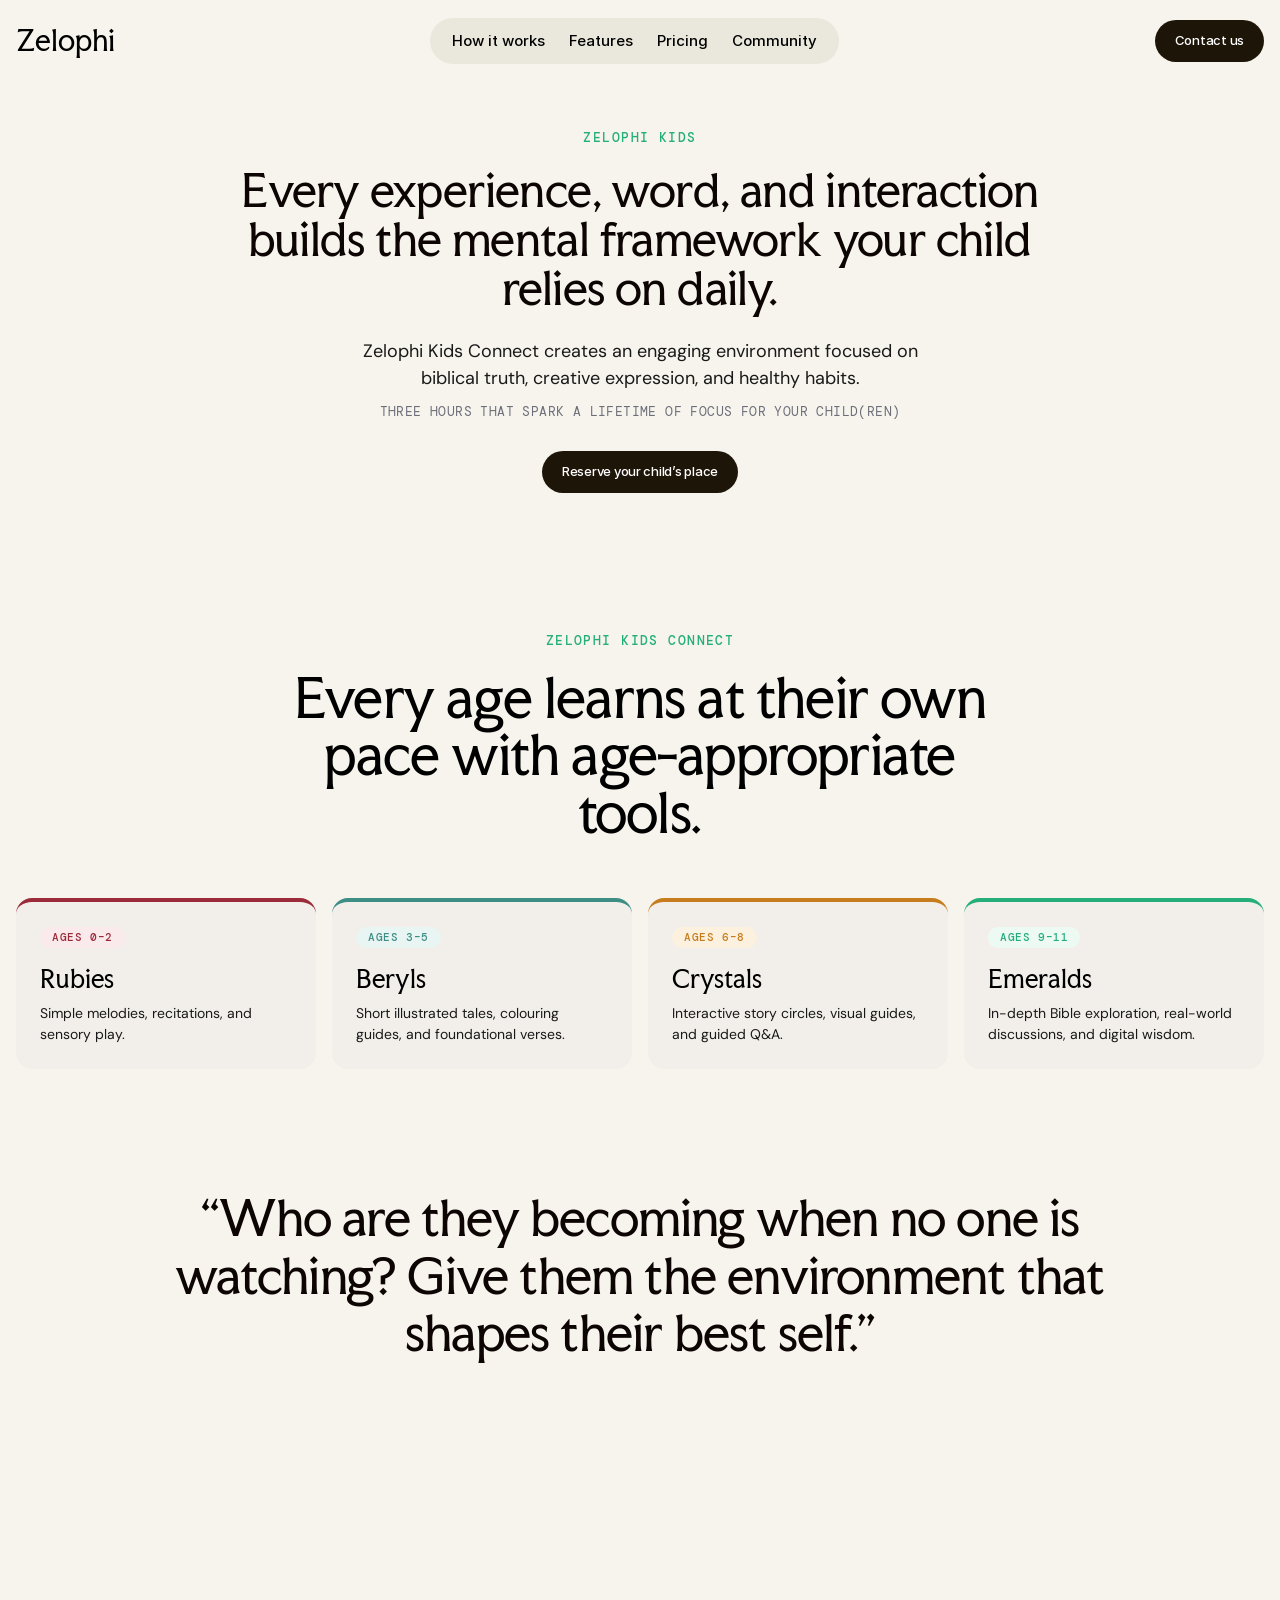
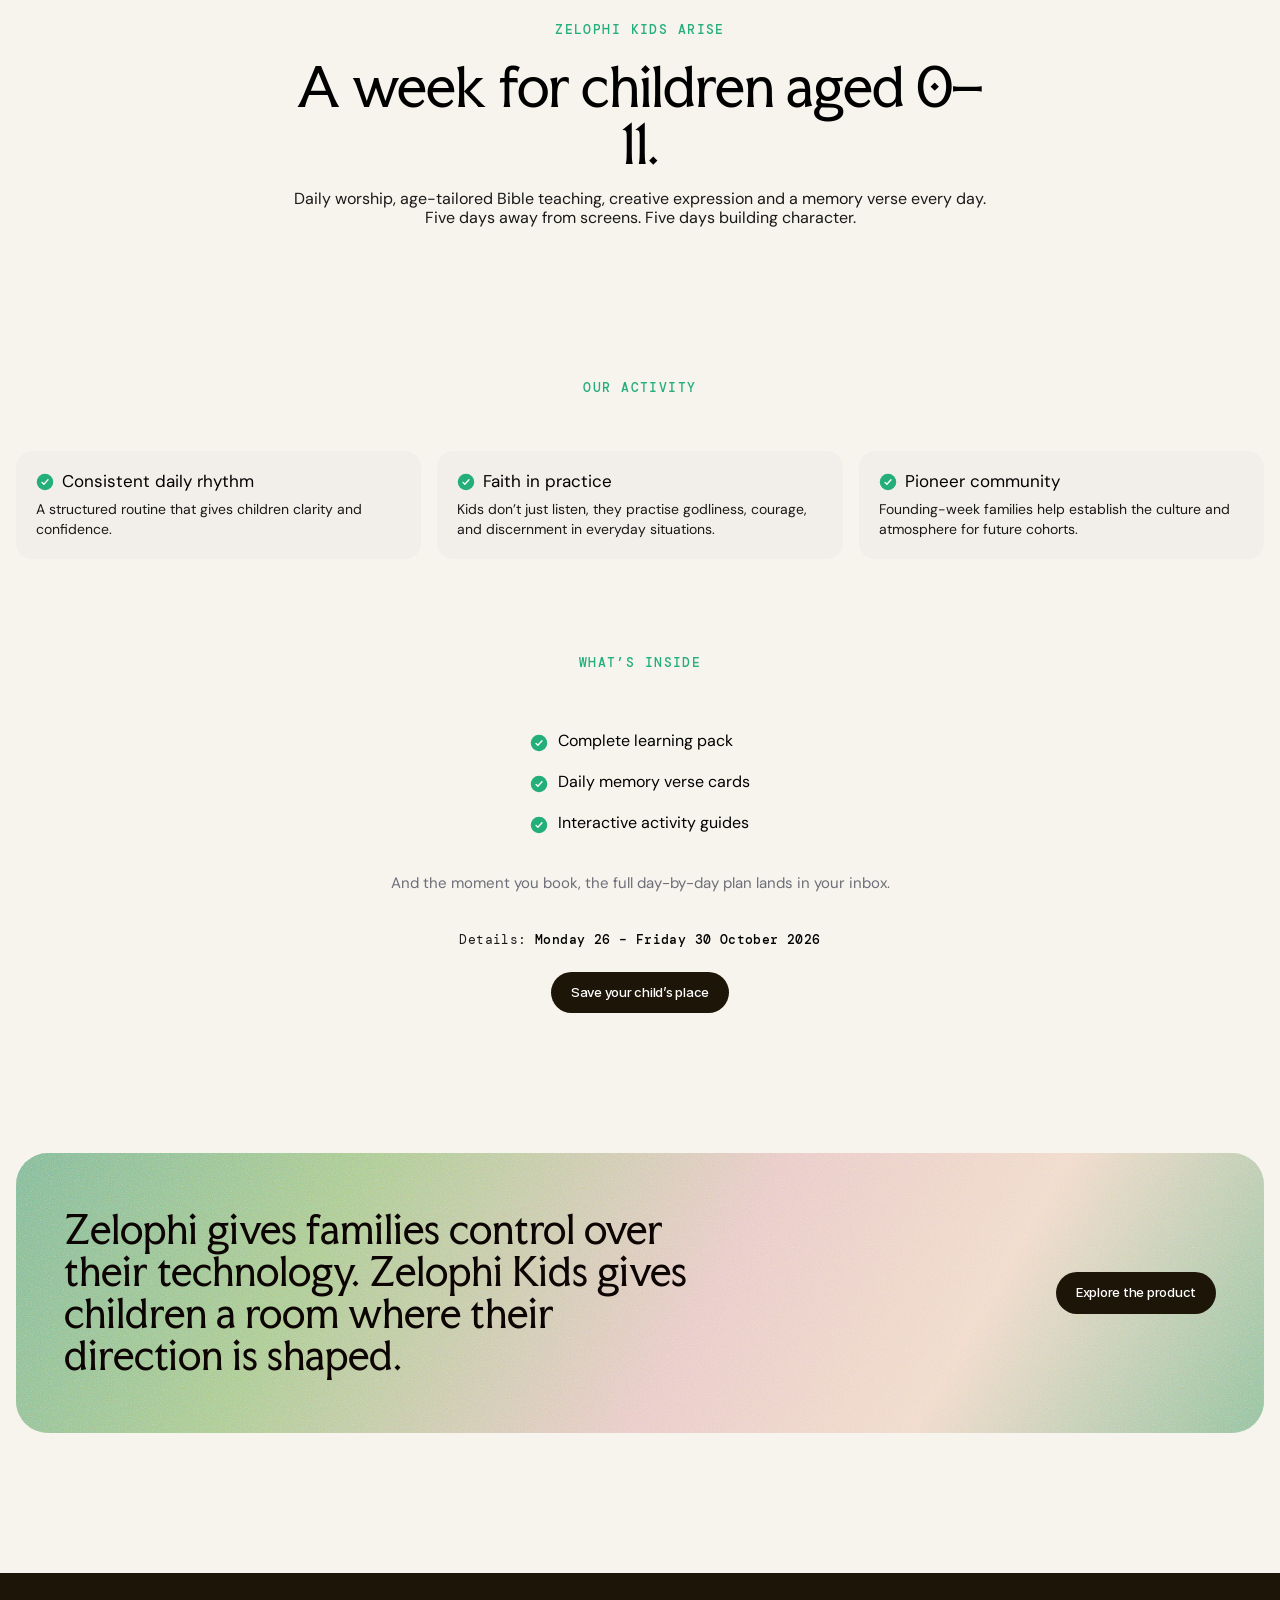
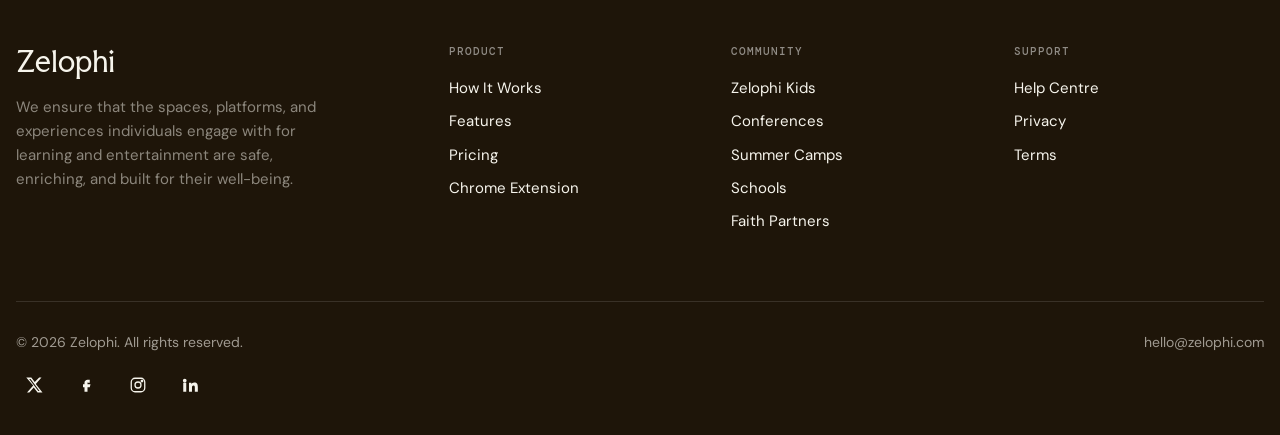
==== community.html @ f75b4f95 "Add Community page (Zelophi Kids Connect / Zelophi Kids Arise) New /community route built from suppl" ====
<!doctype html>
<html lang="en">
<head>
<meta charset="utf-8">
<meta name="viewport" content="width=device-width, initial-scale=1">
<title>Zelophi — Community</title>
<meta name="description" content="Zelophi Kids Connect and Zelophi Kids Arise — faith-centred community programs for children.">
<link rel="icon" href="assets/images/Ye9JziiYfLJmm2CBOEYzfCApOD0.png">
<link rel="stylesheet" href="css/fonts.css">
<link rel="stylesheet" href="css/styles.css">
</head>
<body>

<header class="site-header">
  <div class="site-header__inner">
    <a href="index.html" class="logo">Zelophi</a>
    <nav class="nav-pill">
      <a href="index.html#how-it-works">How it works</a>
      <a href="index.html#FEATURES">Features</a>
      <a href="index.html#Pricing">Pricing</a>
      <a href="community.html">Community</a>
    </nav>
    <a href="contact.html" class="btn btn--dark header-cta">Contact us</a>
    <button class="hamburger" aria-label="Open menu" aria-expanded="false">
      <svg viewBox="0 0 24 24" fill="none" stroke="currentColor" stroke-width="2" stroke-linecap="round"><line x1="3" y1="7" x2="21" y2="7"/><line x1="3" y1="12" x2="21" y2="12"/><line x1="3" y1="17" x2="21" y2="17"/></svg>
    </button>
  </div>
  <nav class="mobile-nav container">
    <a href="index.html#how-it-works">How it works</a>
    <a href="index.html#FEATURES">Features</a>
    <a href="index.html#Pricing">Pricing</a>
    <a href="community.html">Community</a>
    <a href="contact.html" class="btn btn--green btn--block">Contact us&#8599;</a>
  </nav>
</header>

<main>

  <!-- HERO: Zelophi Kids Connect intro -->
  <section class="community-hero reveal">
    <span class="eyebrow">Zelophi Kids</span>
    <h1>Every experience, word, and interaction builds the mental framework your child relies on daily.</h1>
    <p class="community-hero__lede">Zelophi Kids Connect creates an engaging environment focused on biblical truth, creative expression, and healthy habits.</p>
    <p class="community-hero__sub">THREE HOURS THAT SPARK A LIFETIME OF FOCUS FOR YOUR CHILD(REN)</p>
    <a href="contact.html" class="btn btn--dark">Reserve your child&rsquo;s place</a>
  </section>

  <!-- AGE GROUPS -->
  <section class="program-section" id="kids-connect">
    <div class="section-head reveal">
      <span class="eyebrow">Zelophi Kids Connect</span>
      <h2>Every age learns at their own pace with age-appropriate tools.</h2>
    </div>
    <div class="age-grid reveal">
      <div class="age-card age-card--ruby">
        <span class="age-card__age">Ages 0–2</span>
        <h3>Rubies</h3>
        <p>Simple melodies, recitations, and sensory play.</p>
      </div>
      <div class="age-card age-card--beryl">
        <span class="age-card__age">Ages 3–5</span>
        <h3>Beryls</h3>
        <p>Short illustrated tales, colouring guides, and foundational verses.</p>
      </div>
      <div class="age-card age-card--amber">
        <span class="age-card__age">Ages 6–8</span>
        <h3>Crystals</h3>
        <p>Interactive story circles, visual guides, and guided Q&amp;A.</p>
      </div>
      <div class="age-card age-card--emerald">
        <span class="age-card__age">Ages 9–11</span>
        <h3>Emeralds</h3>
        <p>In-depth Bible exploration, real-world discussions, and digital wisdom.</p>
      </div>
    </div>
  </section>

  <!-- QUOTE -->
  <section class="quote reveal">
    <p>&ldquo;Who are they becoming when no one is watching? Give them the environment that shapes their best self.&rdquo;</p>
  </section>

  <!-- ZELOPHI KIDS ARISE INTRO -->
  <section class="program-section" id="kids-arise">
    <div class="section-head reveal">
      <span class="eyebrow">Zelophi Kids Arise</span>
      <h2>A week for children aged 0–11.</h2>
      <p>Daily worship, age-tailored Bible teaching, creative expression and a memory verse every day. Five days away from screens. Five days building character.</p>
    </div>
  </section>

  <!-- OUR ACTIVITY -->
  <section class="program-section program-section--tight">
    <div class="section-head reveal">
      <span class="eyebrow">Our Activity</span>
    </div>
    <div class="activity-row reveal">
      <div class="feature-mini">
        <div class="feature-mini__title">
          <svg viewBox="0 0 24 24" fill="none"><circle cx="12" cy="12" r="11" fill="#24AE79"/><path d="M8 12.5l2.5 2.5L16 9" stroke="#fff" stroke-width="1.8" stroke-linecap="round" stroke-linejoin="round"/></svg>
          Consistent daily rhythm
        </div>
        <p>A structured routine that gives children clarity and confidence.</p>
      </div>
      <div class="feature-mini">
        <div class="feature-mini__title">
          <svg viewBox="0 0 24 24" fill="none"><circle cx="12" cy="12" r="11" fill="#24AE79"/><path d="M8 12.5l2.5 2.5L16 9" stroke="#fff" stroke-width="1.8" stroke-linecap="round" stroke-linejoin="round"/></svg>
          Faith in practice
        </div>
        <p>Kids don&rsquo;t just listen, they practise godliness, courage, and discernment in everyday situations.</p>
      </div>
      <div class="feature-mini">
        <div class="feature-mini__title">
          <svg viewBox="0 0 24 24" fill="none"><circle cx="12" cy="12" r="11" fill="#24AE79"/><path d="M8 12.5l2.5 2.5L16 9" stroke="#fff" stroke-width="1.8" stroke-linecap="round" stroke-linejoin="round"/></svg>
          Pioneer community
        </div>
        <p>Founding-week families help establish the culture and atmosphere for future cohorts.</p>
      </div>
    </div>
  </section>

  <!-- WHAT'S INSIDE -->
  <section class="program-section program-section--tight">
    <div class="inclusion-panel reveal">
      <span class="eyebrow">What&rsquo;s Inside</span>
      <ul class="inclusion-list">
        <li><svg width="18" height="18" viewBox="0 0 24 24" fill="none"><circle cx="12" cy="12" r="11" fill="#24AE79"/><path d="M8 12.5l2.5 2.5L16 9" stroke="#fff" stroke-width="1.8" stroke-linecap="round" stroke-linejoin="round"/></svg> Complete learning pack</li>
        <li><svg width="18" height="18" viewBox="0 0 24 24" fill="none"><circle cx="12" cy="12" r="11" fill="#24AE79"/><path d="M8 12.5l2.5 2.5L16 9" stroke="#fff" stroke-width="1.8" stroke-linecap="round" stroke-linejoin="round"/></svg> Daily memory verse cards</li>
        <li><svg width="18" height="18" viewBox="0 0 24 24" fill="none"><circle cx="12" cy="12" r="11" fill="#24AE79"/><path d="M8 12.5l2.5 2.5L16 9" stroke="#fff" stroke-width="1.8" stroke-linecap="round" stroke-linejoin="round"/></svg> Interactive activity guides</li>
      </ul>
      <p class="inclusion-note">And the moment you book, the full day-by-day plan lands in your inbox.</p>
      <p class="program-details">Details: <strong>Monday 26 &ndash; Friday 30 October 2026</strong></p>
      <a href="contact.html" class="btn btn--dark">Save your child&rsquo;s place</a>
    </div>
  </section>

  <!-- FINAL CTA -->
  <div class="cta-band reveal">
    <div class="cta-band__inner">
      <h2 class="cta-band__wide">Zelophi gives families control over their technology. Zelophi Kids gives children a room where their direction is shaped.</h2>
      <a href="index.html" class="btn btn--dark">Explore the product</a>
    </div>
  </div>

</main>

<footer class="site-footer">
  <div class="footer-top">
    <div class="footer-brand">
      <div class="logo">Zelophi</div>
      <p>We ensure that the spaces, platforms, and experiences individuals engage with for learning and entertainment are safe, enriching, and built for their well-being.</p>
    </div>
    <div class="footer-col">
      <h4>Product</h4>
      <ul>
        <li><a href="index.html#how-it-works">How It Works</a></li>
        <li><a href="index.html#FEATURES">Features</a></li>
        <li><a href="index.html#Pricing">Pricing</a></li>
        <li><a href="#">Chrome Extension</a></li>
      </ul>
    </div>
    <div class="footer-col">
      <h4>Community</h4>
      <ul>
        <li><a href="community.html">Zelophi Kids</a></li>
        <li><a href="#">Conferences</a></li>
        <li><a href="#">Summer Camps</a></li>
        <li><a href="#">Schools</a></li>
        <li><a href="#">Faith Partners</a></li>
      </ul>
    </div>
    <div class="footer-col">
      <h4>Support</h4>
      <ul>
        <li><a href="#">Help Centre</a></li>
        <li><a href="#">Privacy</a></li>
        <li><a href="#">Terms</a></li>
      </ul>
    </div>
  </div>
  <div class="footer-bottom">
    <p>&copy; 2026 Zelophi. All rights reserved.</p>
    <p><a href="mailto:hello@zelophi.com">hello@zelophi.com</a></p>
    <div class="footer-social">
      <a href="#" aria-label="X"><svg width="18" height="18" viewBox="0 0 24 24" fill="currentColor"><path d="M18.9 2H22l-7.6 8.7L23.3 22H16.8l-5.1-6.7L5.8 22H2.7l8.2-9.3L1.7 2h6.7l4.6 6.1L18.9 2Zm-1.2 18h1.7L7.4 3.9H5.6L17.7 20Z"/></svg></a>
      <a href="#" aria-label="Facebook"><svg width="18" height="18" viewBox="0 0 24 24" fill="currentColor"><path d="M14 9h3V5h-3c-2.2 0-4 1.8-4 4v2H8v4h2v6h4v-6h3l1-4h-4V9c0-.6.4-1 1-1Z"/></svg></a>
      <a href="#" aria-label="Instagram"><svg width="18" height="18" viewBox="0 0 24 24" fill="none" stroke="currentColor" stroke-width="1.7"><rect x="3" y="3" width="18" height="18" rx="5"/><circle cx="12" cy="12" r="4"/><circle cx="17.3" cy="6.7" r="1"/></svg></a>
      <a href="#" aria-label="LinkedIn"><svg width="18" height="18" viewBox="0 0 24 24" fill="currentColor"><path d="M4.98 3.5a2.5 2.5 0 1 1 0 5 2.5 2.5 0 0 1 0-5ZM3 9h4v12H3V9Zm7 0h3.8v1.7h.05c.53-1 1.84-2.05 3.8-2.05 4.06 0 4.8 2.67 4.8 6.14V21h-4v-5.3c0-1.26-.02-2.9-1.77-2.9-1.77 0-2.04 1.38-2.04 2.8V21h-4V9Z"/></svg></a>
    </div>
  </div>
</footer>

<script src="js/main.js"></script>
</body>
</html>
---- css/fonts.css ----
@font-face {
  font-family: "DM Sans";
  font-style: italic;
  font-weight: 400;
  font-display: swap;
  src: url("../assets/fonts/DMSans-400Italic.woff2") format("woff2");
  unicode-range: U+0100-02BA, U+02BD-02C5, U+02C7-02CC, U+02CE-02D7, U+02DD-02FF, U+0304, U+0308, U+0329, U+1D00-1DBF, U+1E00-1E9F, U+1EF2-1EFF, U+2020, U+20A0-20AB, U+20AD-20C0, U+2113, U+2C60-2C7F, U+A720-A7FF;
}

@font-face {
  font-family: "DM Sans";
  font-style: italic;
  font-weight: 400;
  font-display: swap;
  src: url("../assets/fonts/DMSans-400Italic-2.woff2") format("woff2");
  unicode-range: U+0000-00FF, U+0131, U+0152-0153, U+02BB-02BC, U+02C6, U+02DA, U+02DC, U+0304, U+0308, U+0329, U+2000-206F, U+20AC, U+2122, U+2191, U+2193, U+2212, U+2215, U+FEFF, U+FFFD;
}

@font-face {
  font-family: "DM Sans";
  font-style: normal;
  font-weight: 600;
  font-display: swap;
  src: url("../assets/fonts/DMSans-600.woff2") format("woff2");
  unicode-range: U+0100-02BA, U+02BD-02C5, U+02C7-02CC, U+02CE-02D7, U+02DD-02FF, U+0304, U+0308, U+0329, U+1D00-1DBF, U+1E00-1E9F, U+1EF2-1EFF, U+2020, U+20A0-20AB, U+20AD-20C0, U+2113, U+2C60-2C7F, U+A720-A7FF;
}

@font-face {
  font-family: "DM Sans";
  font-style: normal;
  font-weight: 600;
  font-display: swap;
  src: url("../assets/fonts/DMSans-600-2.woff2") format("woff2");
  unicode-range: U+0000-00FF, U+0131, U+0152-0153, U+02BB-02BC, U+02C6, U+02DA, U+02DC, U+0304, U+0308, U+0329, U+2000-206F, U+20AC, U+2122, U+2191, U+2193, U+2212, U+2215, U+FEFF, U+FFFD;
}

@font-face {
  font-family: "Faculty Glyphic";
  font-style: normal;
  font-weight: 400;
  font-display: swap;
  src: url("../assets/fonts/FacultyGlyphic-400.woff2") format("woff2");
  unicode-range: U+0100-02BA, U+02BD-02C5, U+02C7-02CC, U+02CE-02D7, U+02DD-02FF, U+0304, U+0308, U+0329, U+1D00-1DBF, U+1E00-1E9F, U+1EF2-1EFF, U+2020, U+20A0-20AB, U+20AD-20C0, U+2113, U+2C60-2C7F, U+A720-A7FF;
}

@font-face {
  font-family: "Faculty Glyphic";
  font-style: normal;
  font-weight: 400;
  font-display: swap;
  src: url("../assets/fonts/FacultyGlyphic-400-2.woff2") format("woff2");
  unicode-range: U+0000-00FF, U+0131, U+0152-0153, U+02BB-02BC, U+02C6, U+02DA, U+02DC, U+0304, U+0308, U+0329, U+2000-206F, U+20AC, U+2122, U+2191, U+2193, U+2212, U+2215, U+FEFF, U+FFFD;
}

@font-face {
  font-family: "DM Mono";
  font-style: normal;
  font-weight: 400;
  font-display: swap;
  src: url("../assets/fonts/DMMono-400.woff2") format("woff2");
  unicode-range: U+0100-02BA, U+02BD-02C5, U+02C7-02CC, U+02CE-02D7, U+02DD-02FF, U+0304, U+0308, U+0329, U+1D00-1DBF, U+1E00-1E9F, U+1EF2-1EFF, U+2020, U+20A0-20AB, U+20AD-20C0, U+2113, U+2C60-2C7F, U+A720-A7FF;
}

@font-face {
  font-family: "DM Mono";
  font-style: normal;
  font-weight: 400;
  font-display: swap;
  src: url("../assets/fonts/DMMono-400-2.woff2") format("woff2");
  unicode-range: U+0000-00FF, U+0131, U+0152-0153, U+02BB-02BC, U+02C6, U+02DA, U+02DC, U+0304, U+0308, U+0329, U+2000-206F, U+20AC, U+2122, U+2191, U+2193, U+2212, U+2215, U+FEFF, U+FFFD;
}

@font-face {
  font-family: "DM Mono";
  font-style: normal;
  font-weight: 500;
  font-display: swap;
  src: url("../assets/fonts/DMMono-500.woff2") format("woff2");
  unicode-range: U+0100-02BA, U+02BD-02C5, U+02C7-02CC, U+02CE-02D7, U+02DD-02FF, U+0304, U+0308, U+0329, U+1D00-1DBF, U+1E00-1E9F, U+1EF2-1EFF, U+2020, U+20A0-20AB, U+20AD-20C0, U+2113, U+2C60-2C7F, U+A720-A7FF;
}

@font-face {
  font-family: "DM Mono";
  font-style: normal;
  font-weight: 500;
  font-display: swap;
  src: url("../assets/fonts/DMMono-500-2.woff2") format("woff2");
  unicode-range: U+0000-00FF, U+0131, U+0152-0153, U+02BB-02BC, U+02C6, U+02DA, U+02DC, U+0304, U+0308, U+0329, U+2000-206F, U+20AC, U+2122, U+2191, U+2193, U+2212, U+2215, U+FEFF, U+FFFD;
}

@font-face {
  font-family: "DM Sans";
  font-style: normal;
  font-weight: 500;
  font-display: swap;
  src: url("../assets/fonts/DMSans-500.woff2") format("woff2");
}

@font-face {
  font-family: "DM Sans";
  font-style: normal;
  font-weight: 700;
  font-display: swap;
  src: url("../assets/fonts/DMSans-700.woff2") format("woff2");
}

@font-face {
  font-family: "DM Sans";
  font-style: normal;
  font-weight: 400;
  font-display: swap;
  src: url("../assets/fonts/DMSans-400.woff2") format("woff2");
}

@font-face {
  font-family: "Inter";
  font-style: normal;
  font-weight: 400;
  font-display: swap;
  src: url("../assets/fonts/Inter-400.woff2") format("woff2");
  unicode-range: U+0460-052F, U+1C80-1C88, U+20B4, U+2DE0-2DFF, U+A640-A69F, U+FE2E-FE2F;
}

@font-face {
  font-family: "Inter";
  font-style: normal;
  font-weight: 400;
  font-display: swap;
  src: url("../assets/fonts/Inter-400-2.woff2") format("woff2");
  unicode-range: U+0301, U+0400-045F, U+0490-0491, U+04B0-04B1, U+2116;
}

@font-face {
  font-family: "Inter";
  font-style: normal;
  font-weight: 400;
  font-display: swap;
  src: url("../assets/fonts/Inter-400-3.woff2") format("woff2");
  unicode-range: U+1F00-1FFF;
}

@font-face {
  font-family: "Inter";
  font-style: normal;
  font-weight: 400;
  font-display: swap;
  src: url("../assets/fonts/Inter-400-4.woff2") format("woff2");
  unicode-range: U+0370-03FF;
}

@font-face {
  font-family: "Inter";
  font-style: normal;
  font-weight: 400;
  font-display: swap;
  src: url("../assets/fonts/Inter-400-5.woff2") format("woff2");
  unicode-range: U+0100-024F, U+0259, U+1E00-1EFF, U+2020, U+20A0-20AB, U+20AD-20CF, U+2113, U+2C60-2C7F, U+A720-A7FF;
}

@font-face {
  font-family: "Inter";
  font-style: normal;
  font-weight: 400;
  font-display: swap;
  src: url("../assets/fonts/Inter-400-6.woff2") format("woff2");
  unicode-range: U+0000-00FF, U+0131, U+0152-0153, U+02BB-02BC, U+02C6, U+02DA, U+02DC, U+2000-206F, U+2070, U+2074-207E, U+2080-208E, U+20AC, U+2122, U+2191, U+2193, U+2212, U+2215, U+FEFF, U+FFFD;
}

@font-face {
  font-family: "Inter";
  font-style: normal;
  font-weight: 400;
  font-display: swap;
  src: url("../assets/fonts/Inter-400-7.woff2") format("woff2");
  unicode-range: U+0102-0103, U+0110-0111, U+0128-0129, U+0168-0169, U+01A0-01A1, U+01AF-01B0, U+1EA0-1EF9, U+20AB;
}

@font-face {
  font-family: "Inter";
  font-style: normal;
  font-weight: 500;
  font-display: swap;
  src: url("../assets/fonts/Inter-500.woff2") format("woff2");
  unicode-range: U+0460-052F, U+1C80-1C88, U+20B4, U+2DE0-2DFF, U+A640-A69F, U+FE2E-FE2F;
}

@font-face {
  font-family: "Inter";
  font-style: normal;
  font-weight: 500;
  font-display: swap;
  src: url("../assets/fonts/Inter-500-2.woff2") format("woff2");
  unicode-range: U+0301, U+0400-045F, U+0490-0491, U+04B0-04B1, U+2116;
}

@font-face {
  font-family: "Inter";
  font-style: normal;
  font-weight: 500;
  font-display: swap;
  src: url("../assets/fonts/Inter-500-3.woff2") format("woff2");
  unicode-range: U+1F00-1FFF;
}

@font-face {
  font-family: "Inter";
  font-style: normal;
  font-weight: 500;
  font-display: swap;
  src: url("../assets/fonts/Inter-500-4.woff2") format("woff2");
  unicode-range: U+0370-03FF;
}

@font-face {
  font-family: "Inter";
  font-style: normal;
  font-weight: 500;
  font-display: swap;
  src: url("../assets/fonts/Inter-500-5.woff2") format("woff2");
  unicode-range: U+0100-024F, U+0259, U+1E00-1EFF, U+2020, U+20A0-20AB, U+20AD-20CF, U+2113, U+2C60-2C7F, U+A720-A7FF;
}

@font-face {
  font-family: "Inter";
  font-style: normal;
  font-weight: 500;
  font-display: swap;
  src: url("../assets/fonts/Inter-500-6.woff2") format("woff2");
  unicode-range: U+0000-00FF, U+0131, U+0152-0153, U+02BB-02BC, U+02C6, U+02DA, U+02DC, U+2000-206F, U+2070, U+2074-207E, U+2080-208E, U+20AC, U+2122, U+2191, U+2193, U+2212, U+2215, U+FEFF, U+FFFD;
}

@font-face {
  font-family: "Inter";
  font-style: normal;
  font-weight: 500;
  font-display: swap;
  src: url("../assets/fonts/Inter-500-7.woff2") format("woff2");
  unicode-range: U+0102-0103, U+0110-0111, U+0128-0129, U+0168-0169, U+01A0-01A1, U+01AF-01B0, U+1EA0-1EF9, U+20AB;
}

@font-face {
  font-family: "Inter";
  font-style: normal;
  font-weight: 700;
  font-display: swap;
  src: url("../assets/fonts/Inter-700.woff2") format("woff2");
  unicode-range: U+0460-052F, U+1C80-1C88, U+20B4, U+2DE0-2DFF, U+A640-A69F, U+FE2E-FE2F;
}

@font-face {
  font-family: "Inter";
  font-style: normal;
  font-weight: 700;
  font-display: swap;
  src: url("../assets/fonts/Inter-700-2.woff2") format("woff2");
  unicode-range: U+0301, U+0400-045F, U+0490-0491, U+04B0-04B1, U+2116;
}

@font-face {
  font-family: "Inter";
  font-style: normal;
  font-weight: 700;
  font-display: swap;
  src: url("../assets/fonts/Inter-700-3.woff2") format("woff2");
  unicode-range: U+1F00-1FFF;
}

@font-face {
  font-family: "Inter";
  font-style: normal;
  font-weight: 700;
  font-display: swap;
  src: url("../assets/fonts/Inter-700-4.woff2") format("woff2");
  unicode-range: U+0370-03FF;
}

@font-face {
  font-family: "Inter";
  font-style: normal;
  font-weight: 700;
  font-display: swap;
  src: url("../assets/fonts/Inter-700-5.woff2") format("woff2");
  unicode-range: U+0100-024F, U+0259, U+1E00-1EFF, U+2020, U+20A0-20AB, U+20AD-20CF, U+2113, U+2C60-2C7F, U+A720-A7FF;
}

@font-face {
  font-family: "Inter";
  font-style: normal;
  font-weight: 700;
  font-display: swap;
  src: url("../assets/fonts/Inter-700-6.woff2") format("woff2");
  unicode-range: U+0000-00FF, U+0131, U+0152-0153, U+02BB-02BC, U+02C6, U+02DA, U+02DC, U+2000-206F, U+2070, U+2074-207E, U+2080-208E, U+20AC, U+2122, U+2191, U+2193, U+2212, U+2215, U+FEFF, U+FFFD;
}

@font-face {
  font-family: "Inter";
  font-style: normal;
  font-weight: 700;
  font-display: swap;
  src: url("../assets/fonts/Inter-700-7.woff2") format("woff2");
  unicode-range: U+0102-0103, U+0110-0111, U+0128-0129, U+0168-0169, U+01A0-01A1, U+01AF-01B0, U+1EA0-1EF9, U+20AB;
}

@font-face {
  font-family: "Inter";
  font-style: italic;
  font-weight: 700;
  font-display: swap;
  src: url("../assets/fonts/Inter-700Italic.woff2") format("woff2");
  unicode-range: U+0460-052F, U+1C80-1C88, U+20B4, U+2DE0-2DFF, U+A640-A69F, U+FE2E-FE2F;
}

@font-face {
  font-family: "Inter";
  font-style: italic;
  font-weight: 700;
  font-display: swap;
  src: url("../assets/fonts/Inter-700Italic-2.woff2") format("woff2");
  unicode-range: U+0301, U+0400-045F, U+0490-0491, U+04B0-04B1, U+2116;
}

@font-face {
  font-family: "Inter";
  font-style: italic;
  font-weight: 700;
  font-display: swap;
  src: url("../assets/fonts/Inter-700Italic-3.woff2") format("woff2");
  unicode-range: U+1F00-1FFF;
}

@font-face {
  font-family: "Inter";
  font-style: italic;
  font-weight: 700;
  font-display: swap;
  src: url("../assets/fonts/Inter-700Italic-4.woff2") format("woff2");
  unicode-range: U+0370-03FF;
}

@font-face {
  font-family: "Inter";
  font-style: italic;
  font-weight: 700;
  font-display: swap;
  src: url("../assets/fonts/Inter-700Italic-5.woff2") format("woff2");
  unicode-range: U+0100-024F, U+0259, U+1E00-1EFF, U+2020, U+20A0-20AB, U+20AD-20CF, U+2113, U+2C60-2C7F, U+A720-A7FF;
}

@font-face {
  font-family: "Inter";
  font-style: italic;
  font-weight: 700;
  font-display: swap;
  src: url("../assets/fonts/Inter-700Italic-6.woff2") format("woff2");
  unicode-range: U+0000-00FF, U+0131, U+0152-0153, U+02BB-02BC, U+02C6, U+02DA, U+02DC, U+2000-206F, U+2070, U+2074-207E, U+2080-208E, U+20AC, U+2122, U+2191, U+2193, U+2212, U+2215, U+FEFF, U+FFFD;
}

@font-face {
  font-family: "Inter";
  font-style: italic;
  font-weight: 700;
  font-display: swap;
  src: url("../assets/fonts/Inter-700Italic-7.woff2") format("woff2");
  unicode-range: U+0102-0103, U+0110-0111, U+0128-0129, U+0168-0169, U+01A0-01A1, U+01AF-01B0, U+1EA0-1EF9, U+20AB;
}

@font-face {
  font-family: "Inter";
  font-style: italic;
  font-weight: 400;
  font-display: swap;
  src: url("../assets/fonts/Inter-400Italic.woff2") format("woff2");
  unicode-range: U+0460-052F, U+1C80-1C88, U+20B4, U+2DE0-2DFF, U+A640-A69F, U+FE2E-FE2F;
}

@font-face {
  font-family: "Inter";
  font-style: italic;
  font-weight: 400;
  font-display: swap;
  src: url("../assets/fonts/Inter-400Italic-2.woff2") format("woff2");
  unicode-range: U+0301, U+0400-045F, U+0490-0491, U+04B0-04B1, U+2116;
}

@font-face {
  font-family: "Inter";
  font-style: italic;
  font-weight: 400;
  font-display: swap;
  src: url("../assets/fonts/Inter-400Italic-3.woff2") format("woff2");
  unicode-range: U+1F00-1FFF;
}

@font-face {
  font-family: "Inter";
  font-style: italic;
  font-weight: 400;
  font-display: swap;
  src: url("../assets/fonts/Inter-400Italic-4.woff2") format("woff2");
  unicode-range: U+0370-03FF;
}

@font-face {
  font-family: "Inter";
  font-style: italic;
  font-weight: 400;
  font-display: swap;
  src: url("../assets/fonts/Inter-400Italic-5.woff2") format("woff2");
  unicode-range: U+0100-024F, U+0259, U+1E00-1EFF, U+2020, U+20A0-20AB, U+20AD-20CF, U+2113, U+2C60-2C7F, U+A720-A7FF;
}

@font-face {
  font-family: "Inter";
  font-style: italic;
  font-weight: 400;
  font-display: swap;
  src: url("../assets/fonts/Inter-400Italic-6.woff2") format("woff2");
  unicode-range: U+0000-00FF, U+0131, U+0152-0153, U+02BB-02BC, U+02C6, U+02DA, U+02DC, U+2000-206F, U+2070, U+2074-207E, U+2080-208E, U+20AC, U+2122, U+2191, U+2193, U+2212, U+2215, U+FEFF, U+FFFD;
}

@font-face {
  font-family: "Inter";
  font-style: italic;
  font-weight: 400;
  font-display: swap;
  src: url("../assets/fonts/Inter-400Italic-7.woff2") format("woff2");
  unicode-range: U+0102-0103, U+0110-0111, U+0128-0129, U+0168-0169, U+01A0-01A1, U+01AF-01B0, U+1EA0-1EF9, U+20AB;
}

@font-face {
  font-family: "Switzer";
  font-style: normal;
  font-weight: 500;
  font-display: swap;
  src: url("../assets/fonts/Switzer-500.woff2") format("woff2");
}

@font-face {
  font-family: "Switzer";
  font-style: normal;
  font-weight: 400;
  font-display: swap;
  src: url("../assets/fonts/Switzer-400.woff2") format("woff2");
}
---- css/styles.css ----
/* =========================================================
   Zelophi — clone stylesheet
   Design tokens sourced from design-system.md (measured, not guessed)
   ========================================================= */

:root {
  /* Surface */
  --cream-bg: #F6F4EC;
  --cream-bg-light: #F9F7F1;
  --cream-bg-muted: #E9E7DB;
  --cream-bg-soft: #F2EFEA;
  --white: #FFFFFF;
  --nav-pill-bg: rgba(216, 212, 195, 0.4);

  /* Ink */
  --ink-900: #1E1509;
  --ink-800: #2F210F;
  --ink-black: #000000;
  --ink-soft-black: #191919;
  --ink-warm-black: #0D0503;

  /* Brand */
  --brand-green: #24AE79;
  --brand-green-dark: #1c8f63;
  --mint-bg: #EDFAF4;

  /* Status */
  --success-bg: #EDFAF4;
  --success-icon: #24AE79;
  --error-bg: #FEF2F2;
  --error-icon: #EF4444;
  --neutral-bg: #F3F4F6;
  --neutral-icon: #6E6E7A;

  /* Community age-group accents (Zelophi Kids) */
  --ruby: #9C2B3A;
  --ruby-bg: #FBEAEC;
  --beryl: #3E8E86;
  --beryl-bg: #E9F5F3;
  --amber: #C77D1D;
  --amber-bg: #FBF1DE;

  /* Type */
  --font-display: "Faculty Glyphic", "Faculty Glyphic Placeholder", serif;
  --font-body: "DM Sans", "DM Sans Placeholder", sans-serif;
  --font-mono: "DM Mono", monospace;
  --font-ui: "Inter", "Inter Placeholder", sans-serif;
  --font-switzer: "Switzer", "Switzer Placeholder", sans-serif;

  /* Radius */
  --radius-sm: 6px;
  --radius-md: 12px;
  --radius-lg: 16px;
  --radius-xl: 19px;
  --radius-2xl: 32px;
  --radius-3xl: 48px;
  --radius-pill: 9999px;

  /* Layout */
  --container-max: 1374px;
  --container-pad: 33px;

  --shadow-soft: 0px 1px 4px rgba(0, 0, 0, 0.1);
}

* { box-sizing: border-box; }
html { scroll-behavior: smooth; }

body {
  margin: 0;
  background: var(--cream-bg);
  color: var(--ink-black);
  font-family: var(--font-body);
  font-size: 16px;
  line-height: 1.21;
  -webkit-font-smoothing: antialiased;
  overflow-x: hidden;
}

img { max-width: 100%; display: block; }
a { color: inherit; text-decoration: none; }
button { font: inherit; cursor: pointer; }
ul { margin: 0; padding: 0; list-style: none; }
p { margin: 0; }

.container {
  max-width: var(--container-max);
  margin: 0 auto;
  padding: 0 var(--container-pad);
}

.visually-hidden {
  position: absolute !important;
  width: 1px; height: 1px;
  overflow: hidden;
  clip: rect(0 0 0 0);
  white-space: nowrap;
}

/* =========================================================
   Reveal-on-scroll (recreation of Framer's scroll-linked fade;
   see design-system.md §9 for the disclosed simplification)
   ========================================================= */
.reveal {
  opacity: 0;
  transform: translateY(24px);
  transition: opacity 0.7s cubic-bezier(.22,.61,.36,1), transform 0.7s cubic-bezier(.22,.61,.36,1);
}
.reveal.is-visible {
  opacity: 1;
  transform: translateY(0);
}
.reveal-scale {
  opacity: 0.001;
  transform: scale(0.7);
  transition: opacity 0.9s cubic-bezier(.34,1.26,.64,1), transform 0.9s cubic-bezier(.34,1.26,.64,1);
}
.reveal-scale.is-visible {
  opacity: 1;
  transform: scale(1);
}

/* =========================================================
   Header / Nav
   ========================================================= */
.site-header {
  position: relative;
  z-index: 100;
  padding: 18px 16px 18px;
}
.site-header__inner {
  max-width: 1408px;
  margin: 0 auto;
  display: flex;
  align-items: center;
  justify-content: space-between;
  gap: 16px;
}
.logo {
  font-family: var(--font-display);
  font-size: 28px;
  color: var(--ink-black);
  white-space: nowrap;
}
.nav-pill {
  display: flex;
  align-items: center;
  gap: 24px;
  background: var(--nav-pill-bg);
  border-radius: var(--radius-pill);
  padding: 14px 22px;
}
.nav-pill a {
  font-family: var(--font-ui);
  font-size: 15px;
  font-weight: 500;
  color: var(--ink-black);
  white-space: nowrap;
}
.btn {
  display: inline-flex;
  align-items: center;
  justify-content: center;
  gap: 6px;
  border-radius: var(--radius-pill);
  font-family: var(--font-ui);
  font-weight: 500;
  font-size: 13px;
  letter-spacing: -0.26px;
  padding: 13px 20px;
  border: none;
  white-space: nowrap;
  transition: opacity .2s ease, transform .2s ease;
}
.btn:hover { opacity: .85; }
.btn:active { transform: scale(0.98); }
.btn--dark { background: var(--ink-900); color: var(--white); }
.btn--green { background: var(--brand-green); color: var(--ink-900); font-family: var(--font-body); font-weight: 600; font-size: 14px; }
.btn--green-lg { background: var(--brand-green); color: var(--ink-900); font-family: var(--font-body); font-weight: 600; font-size: 15px; padding: 16px 28px; }
.btn--switzer { font-family: var(--font-switzer); font-size: 16px; font-weight: 500; padding: 14px 26px; }
.btn--block { width: 100%; }

.hamburger {
  display: none;
  background: none;
  border: none;
  width: 44px;
  height: 44px;
  align-items: center;
  justify-content: center;
}
.hamburger svg { width: 24px; height: 24px; }

.mobile-nav {
  display: none;
  flex-direction: column;
  gap: 0;
  overflow: hidden;
  max-height: 0;
  transition: max-height .35s ease;
}
.mobile-nav.is-open { max-height: 420px; }
.mobile-nav a {
  display: block;
  font-family: var(--font-ui);
  font-size: 22px;
  font-weight: 500;
  padding: 18px 4px;
  border-bottom: 1px solid rgba(0,0,0,.06);
}
.mobile-nav .btn { margin-top: 20px; }

/* =========================================================
   Hero
   ========================================================= */
.hero {
  padding: 24px 16px 0;
}
.hero__headline {
  max-width: 1200px;
  margin: 0 auto;
  display: block;
  width: 100%;
  height: auto;
}
.hero__headline-mobile { display: none; }

.hero__visual-wrap {
  max-width: 1408px;
  margin: 40px auto 0;
}
.hero__visual {
  position: relative;
  border-radius: var(--radius-3xl);
  overflow: hidden;
}
.hero__visual img {
  width: 100%;
  height: auto;
  display: block;
}

.hero__body {
  max-width: 1408px;
  margin: 0 auto;
  padding: 64px 16px 0;
  display: grid;
  grid-template-columns: 1fr 1fr;
  gap: 48px;
  align-items: start;
}
.stat-card {
  background: var(--cream-bg-light);
  border-radius: var(--radius-xl);
  box-shadow: var(--shadow-soft);
  padding: 24px;
  max-width: 340px;
}
.stat-card__badge {
  display: inline-flex;
  align-items: center;
  gap: 8px;
  font-size: 13px;
  color: var(--ink-soft-black);
  margin-bottom: 16px;
}
.stat-card__value {
  font-family: var(--font-body);
  font-size: 40px;
  font-weight: 500;
  color: var(--ink-soft-black);
  display: flex;
  align-items: baseline;
  gap: 4px;
}
.stat-card__value span { font-size: 18px; font-weight: 400; }
.stat-card__bar {
  height: 6px;
  border-radius: var(--radius-pill);
  background: var(--cream-bg-muted);
  margin: 12px 0 8px;
  overflow: hidden;
}
.stat-card__bar i {
  display: block;
  height: 100%;
  width: 82%;
  background: var(--brand-green);
  border-radius: var(--radius-pill);
}
.stat-card__label { font-size: 14px; color: var(--ink-soft-black); }

.hero__copy h2 {
  font-family: var(--font-display);
  font-weight: 400;
  font-size: 53.4px;
  line-height: 1.08;
  letter-spacing: -0.8px;
  color: var(--ink-warm-black);
  margin: 0 0 20px;
}
.hero__copy p {
  font-size: 16px;
  color: var(--ink-black);
  max-width: 460px;
  margin-bottom: 28px;
}

.feature-mini-row {
  display: grid;
  grid-template-columns: 1fr 1fr;
  gap: 16px;
  max-width: 1408px;
  margin: 48px auto 0;
  padding: 0 16px;
}
.feature-mini {
  background: var(--cream-bg-soft);
  border-radius: var(--radius-lg);
  padding: 20px;
}
.feature-mini__title {
  display: flex;
  align-items: center;
  gap: 8px;
  font-size: 17px;
  color: var(--ink-black);
  margin-bottom: 8px;
}
.feature-mini__title svg { flex-shrink: 0; width: 18px; height: 18px; }
.feature-mini p { font-size: 14px; color: var(--ink-soft-black); line-height: 1.4; }

/* =========================================================
   Quote block
   ========================================================= */
.quote {
  max-width: 980px;
  margin: 0 auto;
  padding: 120px 24px;
  text-align: center;
}
.quote p {
  font-family: var(--font-display);
  font-weight: 400;
  font-size: 48px;
  line-height: 1.2;
  letter-spacing: -0.8px;
  color: var(--ink-warm-black);
}

/* =========================================================
   Photo-overlay section
   ========================================================= */
.photo-overlay {
  position: relative;
  max-width: 1408px;
  margin: 0 auto;
  padding: 0 16px;
}
.photo-overlay__frame {
  position: relative;
  border-radius: var(--radius-3xl);
  overflow: hidden;
  min-height: 560px;
  display: flex;
  flex-direction: column;
  justify-content: flex-end;
}
.photo-overlay__frame img {
  position: absolute;
  inset: 0;
  width: 100%;
  height: 100%;
  object-fit: cover;
}
.photo-overlay__frame::after {
  content: "";
  position: absolute;
  inset: 0;
  background: linear-gradient(0deg, rgba(0,0,0,.55) 0%, rgba(0,0,0,0) 45%);
}
.photo-overlay h2 {
  position: relative;
  z-index: 2;
  font-family: var(--font-display);
  font-weight: 400;
  font-size: 44px;
  line-height: 1.08;
  letter-spacing: -0.8px;
  color: var(--white);
  max-width: 640px;
  padding: 0 48px 48px;
  margin: 0;
}

/* =========================================================
   Dark "How it works" panel
   ========================================================= */
.dark-panel {
  max-width: 1408px;
  margin: 24px auto 0;
  padding: 0 16px;
}
.dark-panel__inner {
  background: var(--ink-900);
  border-radius: var(--radius-3xl);
  padding: 80px 48px;
  text-align: center;
}
.eyebrow {
  display: block;
  font-family: var(--font-mono);
  font-size: 13px;
  font-weight: 500;
  letter-spacing: 1.43px;
  text-transform: uppercase;
  color: var(--brand-green);
  margin-bottom: 20px;
}
.dark-panel h2 {
  font-family: var(--font-display);
  font-weight: 400;
  font-size: 53.4px;
  line-height: 1.08;
  letter-spacing: -0.8px;
  color: var(--cream-bg);
  margin: 0 0 56px;
}
.how-grid {
  display: grid;
  grid-template-columns: repeat(4, 1fr);
  gap: 16px;
  text-align: left;
}
.how-card {
  background: var(--cream-bg);
  border-radius: var(--radius-lg);
  padding: 24px;
}
.how-card img { width: 44px; height: 44px; margin-bottom: 28px; }
.how-card h3 {
  font-family: var(--font-display);
  font-weight: 400;
  font-size: 22px;
  color: var(--ink-black);
  margin: 0 0 10px;
  line-height: 1.2;
}
.how-card p { font-size: 14px; color: var(--ink-soft-black); line-height: 1.45; }

/* =========================================================
   Full-bleed photo band
   ========================================================= */
.photo-band {
  max-width: 1408px;
  margin: 24px auto 0;
  padding: 0 16px;
}
.photo-band img {
  width: 100%;
  border-radius: var(--radius-3xl);
  display: block;
}

/* =========================================================
   Section heading (shared: Features / Pricing)
   ========================================================= */
.section-head {
  text-align: center;
  max-width: 720px;
  margin: 0 auto 56px;
}
.section-head h2 {
  font-family: var(--font-display);
  font-weight: 400;
  font-size: 53.4px;
  line-height: 1.08;
  letter-spacing: -0.8px;
  color: var(--ink-black);
  margin: 0 0 16px;
}
.section-head p { font-size: 16px; color: var(--ink-soft-black); }

.features-section { padding: 140px 16px 0; }
.table-wrap {
  max-width: 1217px;
  margin: 0 auto;
  border-radius: var(--radius-lg);
  overflow: hidden;
}
.compare-table { width: 100%; border-collapse: collapse; background: var(--white); }
.compare-table thead tr { background: var(--ink-900); }
.compare-table th {
  font-family: var(--font-mono);
  font-size: 12px;
  font-weight: 500;
  letter-spacing: .6px;
  text-transform: uppercase;
  text-align: left;
  padding: 22px 32px;
  color: rgba(255,255,255,.51);
}
.compare-table th:last-child { color: var(--brand-green); }
.compare-table th.col-center, .compare-table td.col-center { text-align: center; }
.compare-table td {
  padding: 20px 32px;
  font-size: 16px;
  color: var(--ink-black);
  border-bottom: 1px solid rgba(0,0,0,.06);
}
.compare-table tr:last-child td { border-bottom: none; }
.compare-table td.zelophi-col { background: rgba(237,250,244,.5); }
.compare-table img.check-icon { width: 28px; height: 28px; margin: 0 auto; }

.pricing-section { padding: 140px 16px 0; }
.pricing-toggle {
  display: flex;
  justify-content: center;
  margin-bottom: 48px;
}
.pricing-toggle__track {
  display: flex;
  background: var(--cream-bg-muted);
  border-radius: var(--radius-pill);
  padding: 4px;
  gap: 4px;
}
.pricing-toggle__track button {
  border: none;
  background: transparent;
  padding: 10px 20px;
  border-radius: var(--radius-pill);
  font-family: var(--font-body);
  font-size: 14px;
  font-weight: 500;
  color: var(--ink-soft-black);
}
.pricing-toggle__track button.is-active {
  background: var(--brand-green);
  color: var(--ink-900);
}
.pricing-cards {
  max-width: 900px;
  margin: 0 auto;
  display: grid;
  grid-template-columns: 1fr 1fr;
  gap: 24px;
}
.price-card {
  border-radius: var(--radius-xl);
  padding: 32px;
}
.price-card--light { background: var(--white); color: var(--ink-900); }
.price-card--dark { background: var(--ink-800); color: var(--white); }
.price-card__plan {
  font-family: var(--font-mono);
  font-size: 11.8px;
  font-weight: 500;
  letter-spacing: .6px;
  text-transform: uppercase;
  opacity: .7;
  display: block;
  margin-bottom: 8px;
}
.price-card__price {
  font-family: var(--font-display);
  font-size: 43.9px;
  font-weight: 400;
  display: flex;
  align-items: baseline;
  gap: 6px;
  margin-bottom: 4px;
}
.price-card__price small { font-family: var(--font-ui); font-size: 13.7px; font-weight: 400; opacity: .4; }
.price-card__badge { color: var(--brand-green); font-family: var(--font-mono); font-size: 11.8px; margin-bottom: 4px; display: block; }
.price-card__note { font-size: 16px; opacity: .45; margin-bottom: 20px; }
.price-card__desc { font-size: 16px; margin-bottom: 20px; opacity: .8; }
.price-card--light .price-card__desc { opacity: .65; color: var(--ink-soft-black); }
.price-card__list { margin-bottom: 28px; }
.price-card__list li {
  display: flex;
  align-items: flex-start;
  gap: 10px;
  font-size: 15px;
  padding: 8px 0;
}
.price-card__list li svg { flex-shrink: 0; margin-top: 3px; }

/* =========================================================
   FAQ
   ========================================================= */
.faq-section { padding: 140px 16px 0; }
.faq-layout {
  max-width: 1374px;
  margin: 0 auto;
  display: grid;
  grid-template-columns: 1fr 1.6fr;
  gap: 48px;
  align-items: start;
}
.faq-layout h2 {
  font-family: var(--font-display);
  font-weight: 400;
  font-size: 53.4px;
  line-height: 1.1;
  color: var(--ink-black);
  margin: 0;
}
.faq-item {
  background: transparent;
  border-radius: var(--radius-md);
  margin-bottom: 8px;
  overflow: hidden;
  transition: background .2s ease;
}
.faq-item.is-open { background: var(--white); }
.faq-item__q {
  width: 100%;
  display: flex;
  align-items: center;
  justify-content: space-between;
  gap: 16px;
  background: var(--white);
  border: none;
  text-align: left;
  padding: 22px 24px;
  font-family: var(--font-switzer);
  font-size: 16px;
  font-weight: 500;
  color: var(--ink-soft-black);
}
.faq-item__icon { flex-shrink: 0; width: 18px; height: 18px; position: relative; }
.faq-item__icon::before, .faq-item__icon::after {
  content: "";
  position: absolute;
  background: var(--ink-soft-black);
  transition: transform .2s ease;
}
.faq-item__icon::before { width: 100%; height: 2px; top: 50%; left: 0; transform: translateY(-50%); }
.faq-item__icon::after { width: 2px; height: 100%; top: 0; left: 50%; transform: translateX(-50%); }
.faq-item.is-open .faq-item__icon::after { transform: translateX(-50%) scaleY(0); }
.faq-item__a {
  max-height: 0;
  overflow: hidden;
  background: var(--white);
  transition: max-height .3s ease;
}
.faq-item.is-open .faq-item__a { max-height: 200px; }
.faq-item__a p {
  padding: 0 24px 22px;
  font-family: var(--font-switzer);
  font-size: 16px;
  line-height: 1.7;
  color: var(--ink-soft-black);
}

/* =========================================================
   Final CTA band
   ========================================================= */
.cta-band {
  max-width: 1408px;
  margin: 140px auto;
  padding: 0 16px;
}
.cta-band__inner {
  position: relative;
  border-radius: var(--radius-2xl);
  overflow: hidden;
  padding: 56px 48px;
  min-height: 160px;
  display: flex;
  align-items: center;
  justify-content: space-between;
  gap: 24px;
  flex-wrap: wrap;
  background: linear-gradient(120deg, #7fb896 0%, #a9c98f 25%, #e9c9c6 55%, #f0d9c8 75%, #8fbf9a 100%);
}
.cta-band__inner::before {
  content: "";
  position: absolute;
  inset: 0;
  opacity: .5;
  mix-blend-mode: overlay;
  background-image: url("data:image/svg+xml;utf8,<svg xmlns='http://www.w3.org/2000/svg' width='100' height='100'><filter id='n'><feTurbulence type='fractalNoise' baseFrequency='0.9' numOctaves='2' stitchTiles='stitch'/></filter><rect width='100%25' height='100%25' filter='url(%23n)'/></svg>");
}
.cta-band h2 {
  position: relative;
  font-family: var(--font-display);
  font-weight: 400;
  font-size: 38px;
  line-height: 1.1;
  color: var(--ink-warm-black);
  margin: 0;
  max-width: 480px;
}
.cta-band .btn { position: relative; }

/* =========================================================
   Footer
   ========================================================= */
.site-footer {
  background: var(--ink-900);
  margin-top: 0;
  padding: 72px 16px 32px;
}
.footer-top {
  max-width: 1374px;
  margin: 0 auto;
  display: grid;
  grid-template-columns: 1.6fr 1fr 1fr 1fr;
  gap: 32px;
  padding-bottom: 56px;
}
.footer-brand .logo { color: var(--cream-bg); margin-bottom: 16px; }
.footer-brand p {
  font-size: 15px;
  line-height: 1.6;
  color: rgba(246,244,236,.51);
  max-width: 320px;
}
.footer-col h4 {
  font-family: var(--font-mono);
  font-size: 11px;
  font-weight: 500;
  letter-spacing: 1px;
  text-transform: uppercase;
  color: rgba(255,255,255,.51);
  margin: 0 0 20px;
}
.footer-col ul li { margin-bottom: 14px; }
.footer-col a { font-size: 15px; color: var(--cream-bg); }
.footer-bottom {
  max-width: 1374px;
  margin: 0 auto;
  padding-top: 32px;
  border-top: 1px solid rgba(255,255,255,.12);
  display: flex;
  align-items: center;
  justify-content: space-between;
  flex-wrap: wrap;
  gap: 16px;
}
.footer-social { display: flex; gap: 16px; order: 3; width: 100%; }
.footer-social a {
  width: 36px; height: 36px;
  display: flex; align-items: center; justify-content: center;
  border-radius: var(--radius-pill);
  color: var(--cream-bg);
}
.footer-bottom p { font-size: 14px; color: rgba(246,244,236,.6); }

/* =========================================================
   Contact page
   ========================================================= */
.contact-hero {
  max-width: 1374px;
  margin: 0 auto;
  padding: 48px 16px 140px;
  display: grid;
  grid-template-columns: 1fr 1fr;
  gap: 48px;
  align-items: center;
}
.contact-hero h1 {
  font-family: var(--font-display);
  font-weight: 400;
  font-size: 53.4px;
  line-height: 1.1;
  color: var(--ink-black);
  margin: 0 0 20px;
}
.contact-hero__intro { font-size: 16px; color: var(--ink-soft-black); max-width: 420px; margin-bottom: 180px; }
.contact-hero__detail { margin-bottom: 20px; }
.contact-hero__detail a { font-size: 18px; color: var(--ink-black); }
.contact-hero__photo {
  border-radius: var(--radius-3xl);
  overflow: hidden;
}
.contact-hero__photo img { width: 100%; height: 100%; object-fit: cover; }

/* =========================================================
   Community page
   ========================================================= */
.community-hero {
  max-width: 860px;
  margin: 0 auto;
  padding: 48px 16px 0;
  text-align: center;
}
.community-hero h1 {
  font-family: var(--font-display);
  font-weight: 400;
  font-size: 44px;
  line-height: 1.12;
  letter-spacing: -0.6px;
  color: var(--ink-warm-black);
  margin: 0 0 24px;
}
.community-hero__lede {
  font-size: 18px;
  line-height: 1.5;
  color: var(--ink-soft-black);
  max-width: 560px;
  margin: 0 auto 12px;
}
.community-hero__sub {
  font-family: var(--font-mono);
  font-size: 13px;
  letter-spacing: 0.4px;
  color: var(--neutral-icon);
  margin: 0 0 32px;
}

.program-section { padding: 140px 16px 0; }
.program-section--tight { padding-top: 96px; }

.age-grid {
  display: grid;
  grid-template-columns: repeat(4, 1fr);
  gap: 16px;
  max-width: var(--container-max);
  margin: 0 auto;
}
.age-card {
  background: var(--cream-bg-soft);
  border-radius: var(--radius-lg);
  padding: 24px;
  border-top: 4px solid var(--accent, var(--brand-green));
}
.age-card__age {
  display: inline-block;
  font-family: var(--font-mono);
  font-size: 11px;
  font-weight: 500;
  letter-spacing: 0.6px;
  text-transform: uppercase;
  color: var(--accent, var(--brand-green));
  background: var(--accent-bg, var(--mint-bg));
  border-radius: var(--radius-pill);
  padding: 4px 12px;
  margin-bottom: 16px;
}
.age-card h3 {
  font-family: var(--font-display);
  font-weight: 400;
  font-size: 24px;
  color: var(--ink-black);
  margin: 0 0 10px;
}
.age-card p { font-size: 14px; line-height: 1.5; color: var(--ink-soft-black); }
.age-card--ruby   { --accent: var(--ruby);   --accent-bg: var(--ruby-bg); }
.age-card--beryl  { --accent: var(--beryl);  --accent-bg: var(--beryl-bg); }
.age-card--amber  { --accent: var(--amber);  --accent-bg: var(--amber-bg); }
.age-card--emerald{ --accent: var(--brand-green); --accent-bg: var(--mint-bg); }

.activity-row {
  display: grid;
  grid-template-columns: repeat(3, 1fr);
  gap: 16px;
  max-width: var(--container-max);
  margin: 0 auto;
}

.inclusion-panel {
  max-width: 760px;
  margin: 0 auto;
  text-align: center;
}
.inclusion-list {
  display: inline-flex;
  flex-direction: column;
  align-items: flex-start;
  gap: 4px;
  margin: 32px auto;
  text-align: left;
}
.inclusion-list li {
  display: flex;
  align-items: flex-start;
  gap: 10px;
  font-size: 16px;
  color: var(--ink-black);
  padding: 8px 0;
}
.inclusion-list li svg { flex-shrink: 0; margin-top: 3px; }
.inclusion-note { font-size: 15px; color: var(--neutral-icon); margin-bottom: 40px; }
.program-details {
  font-family: var(--font-mono);
  font-size: 13px;
  letter-spacing: 0.4px;
  color: var(--ink-soft-black);
  margin-bottom: 24px;
}
.program-details strong { color: var(--ink-black); font-weight: 500; }

.cta-band h2.cta-band__wide { max-width: 640px; }

/* =========================================================
   Responsive
   ========================================================= */
@media (max-width: 1199px) {
  .hero__copy h2, .dark-panel h2, .section-head h2, .photo-overlay h2, .faq-layout h2, .contact-hero h1 {
    font-size: 44px;
  }
  .quote p { font-size: 38px; }
  .how-grid { grid-template-columns: repeat(2, 1fr); }
  .community-hero h1 { font-size: 36px; }
  .age-grid { grid-template-columns: repeat(2, 1fr); }
}

@media (max-width: 990px) {
  .hero__body { grid-template-columns: 1fr; }
  .feature-mini-row { grid-template-columns: 1fr; }
  .faq-layout { grid-template-columns: 1fr; }
  .footer-top { grid-template-columns: 1fr 1fr; }
  .contact-hero { grid-template-columns: 1fr; }
  .contact-hero__photo { order: -1; height: 320px; }
  .cta-band { margin: 100px auto; }
  .cta-band__inner { flex-direction: column; align-items: flex-start; text-align: left; }
  .activity-row { grid-template-columns: 1fr 1fr; }
}

@media (max-width: 767px) {
  .nav-pill { display: none; }
  .hamburger { display: flex; }
  .mobile-nav { display: flex; }
  .header-cta { display: none; }

  .hero__headline { display: none; }
  .hero__headline-mobile { display: block; }

  .hero__copy h2, .dark-panel h2, .section-head h2, .faq-layout h2, .contact-hero h1 { font-size: 36px; letter-spacing: -0.8px; }
  .photo-overlay h2 { font-size: 30px; padding: 32px 24px; }
  .quote { padding: 72px 20px; }
  .quote p { font-size: 28px; }
  .dark-panel__inner { padding: 48px 24px; border-radius: var(--radius-2xl); }
  .how-grid { grid-template-columns: 1fr; }
  .section-head { margin-bottom: 40px; }
  .features-section, .pricing-section, .faq-section { padding-top: 80px; }
  .cta-band { margin: 80px auto; }
  .table-wrap { overflow-x: auto; }
  .compare-table { min-width: 560px; }
  .pricing-cards { grid-template-columns: 1fr; }
  .footer-top { grid-template-columns: 1fr; gap: 40px; }
  .cta-band__inner { padding: 40px 28px; }
  .photo-overlay__frame { min-height: 420px; }

  .community-hero { padding-top: 32px; }
  .community-hero h1 { font-size: 30px; }
  .community-hero__lede { font-size: 16px; }
  .program-section { padding-top: 80px; }
  .program-section--tight { padding-top: 56px; }
  .age-grid { grid-template-columns: 1fr; }
  .activity-row { grid-template-columns: 1fr; }
}
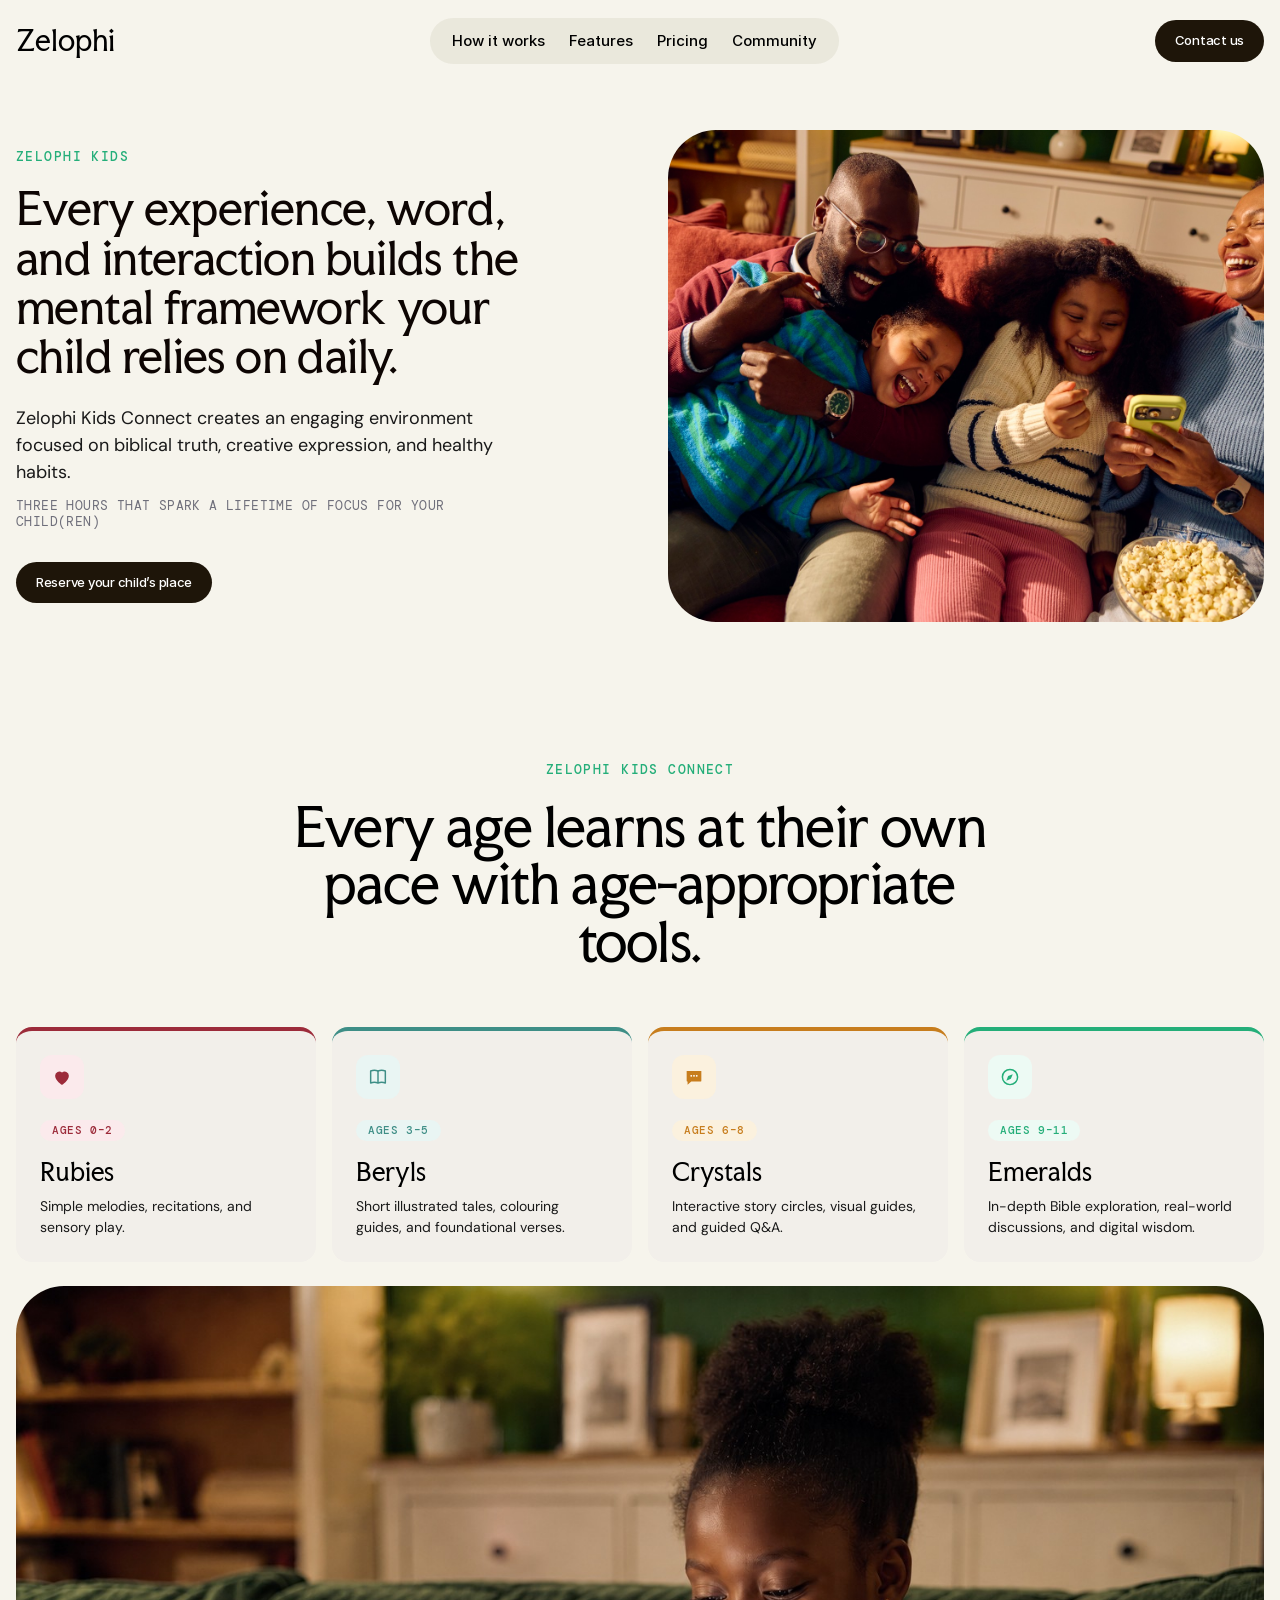
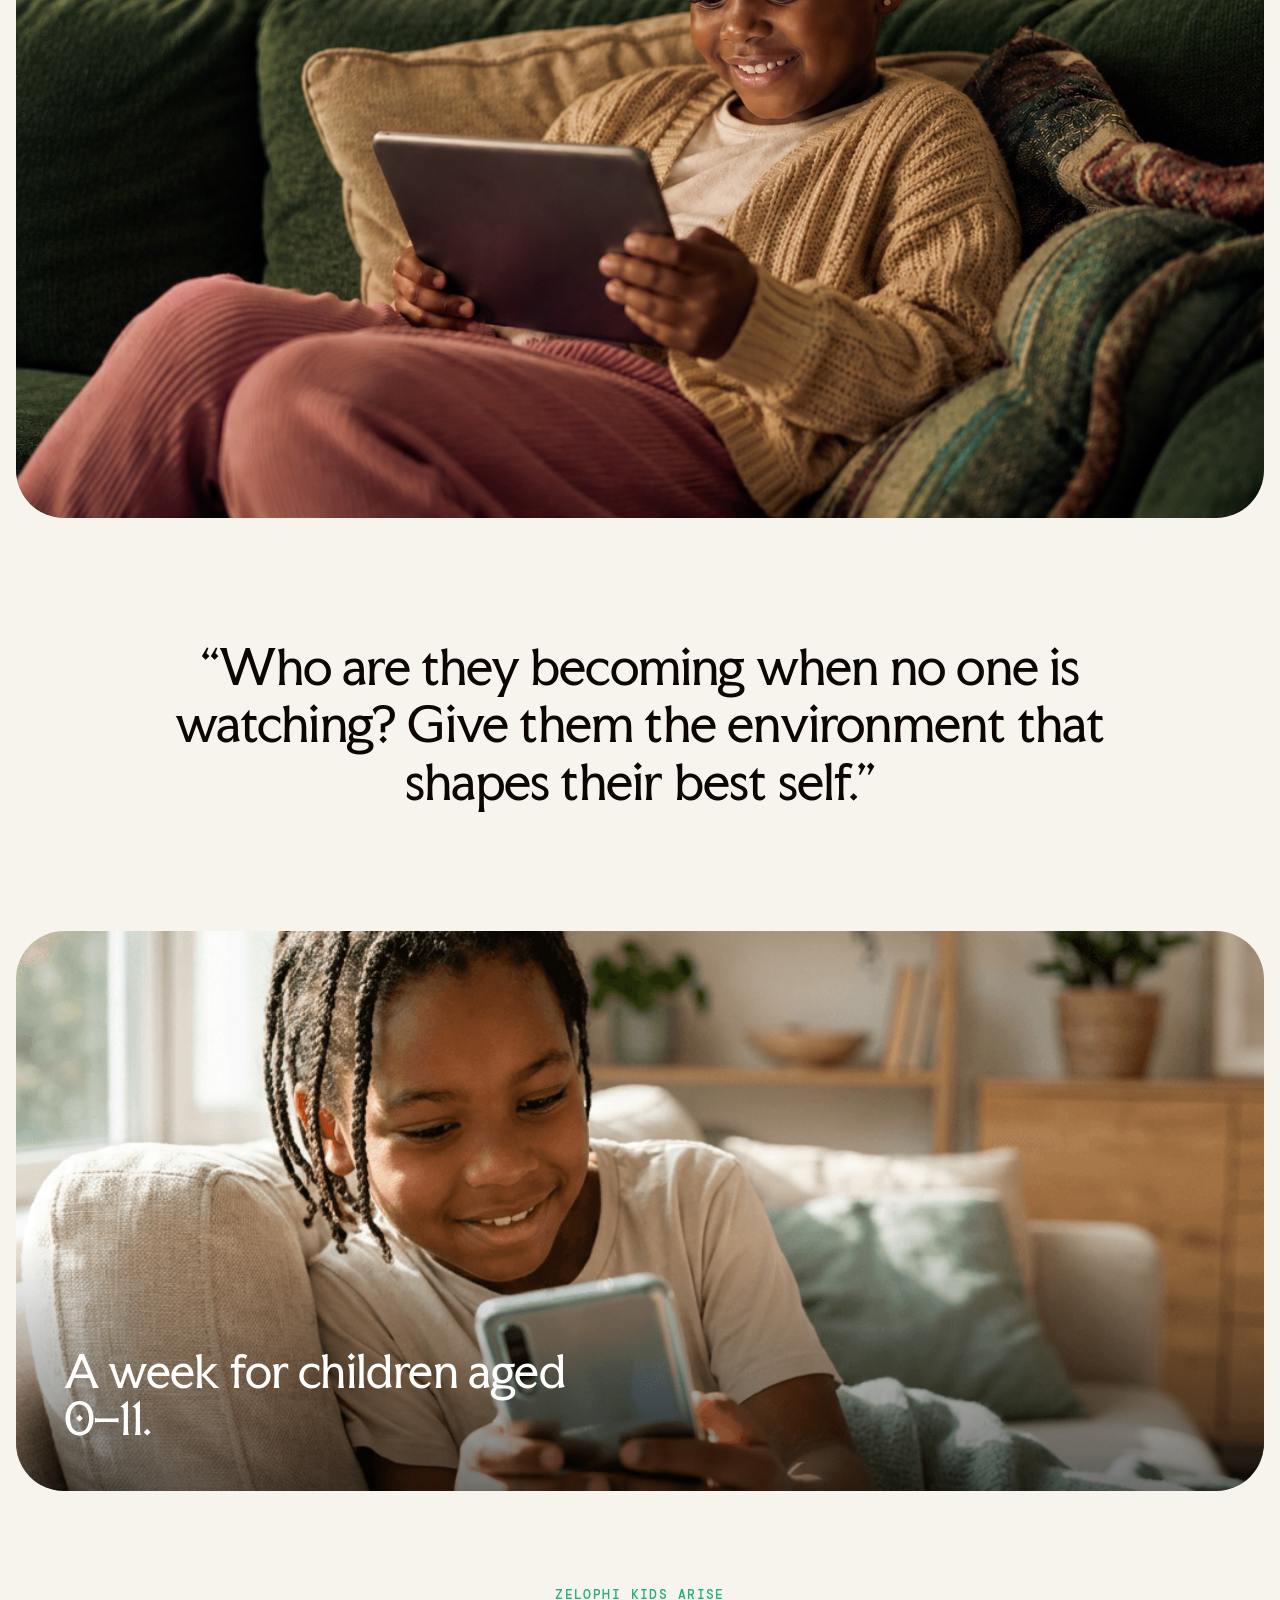
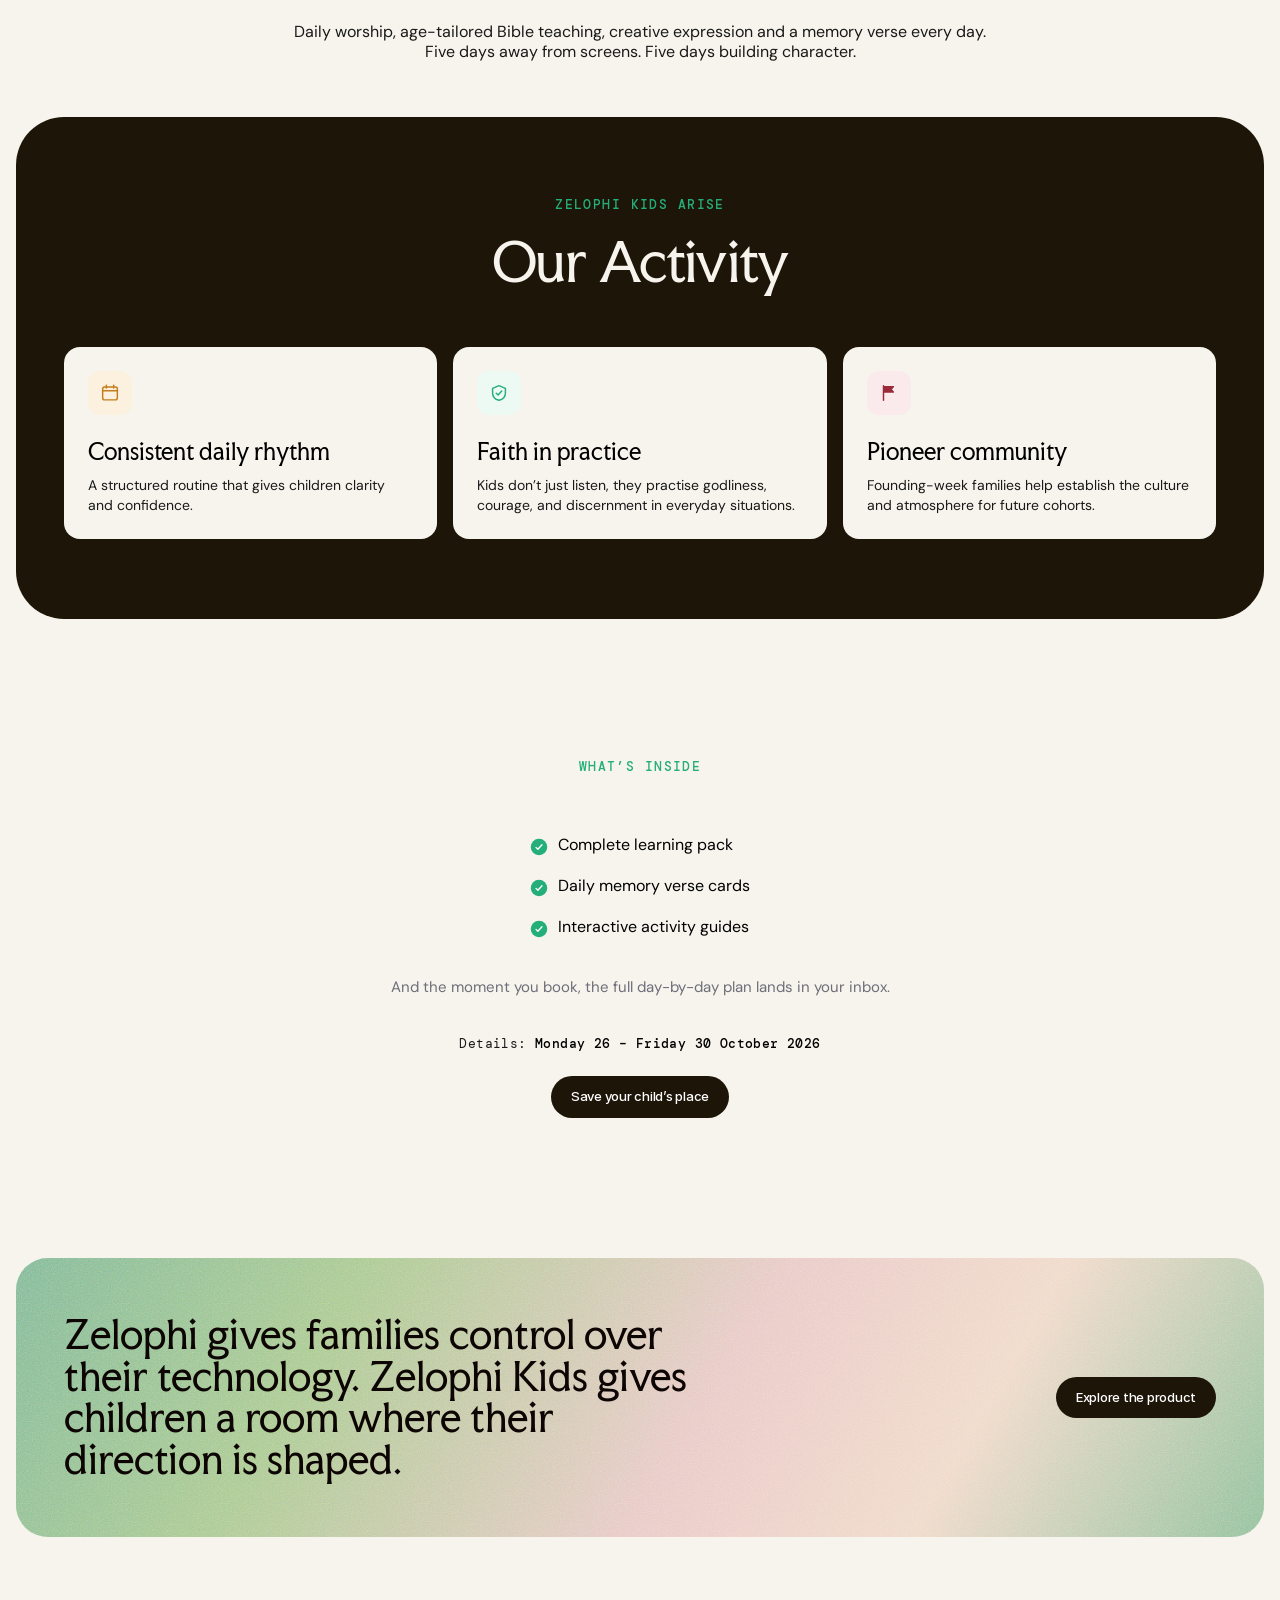
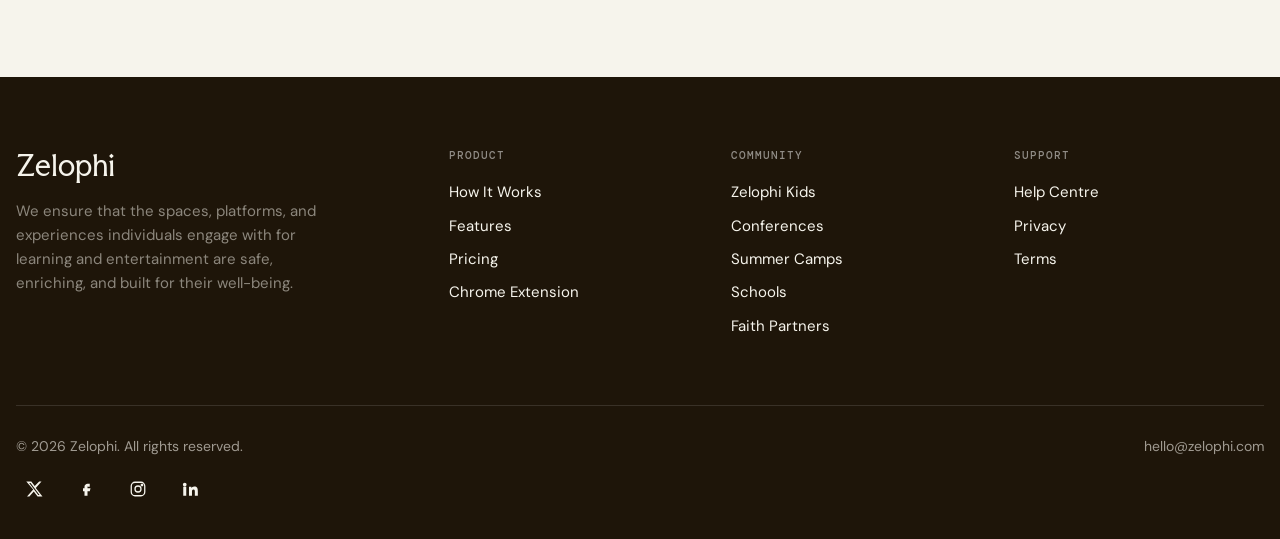
==== commit dd6cdc83: "Redesign Community page with real imagery and icon-driven cards v1 was text-only; v2 pulls directly " ====
--- a/community.html
+++ b/community.html
@@ -38,11 +38,16 @@
 
   <!-- HERO: Zelophi Kids Connect intro -->
   <section class="community-hero reveal">
-    <span class="eyebrow">Zelophi Kids</span>
-    <h1>Every experience, word, and interaction builds the mental framework your child relies on daily.</h1>
-    <p class="community-hero__lede">Zelophi Kids Connect creates an engaging environment focused on biblical truth, creative expression, and healthy habits.</p>
-    <p class="community-hero__sub">THREE HOURS THAT SPARK A LIFETIME OF FOCUS FOR YOUR CHILD(REN)</p>
-    <a href="contact.html" class="btn btn--dark">Reserve your child&rsquo;s place</a>
+    <div class="community-hero__copy">
+      <span class="eyebrow">Zelophi Kids</span>
+      <h1>Every experience, word, and interaction builds the mental framework your child relies on daily.</h1>
+      <p class="community-hero__lede">Zelophi Kids Connect creates an engaging environment focused on biblical truth, creative expression, and healthy habits.</p>
+      <p class="community-hero__sub">THREE HOURS THAT SPARK A LIFETIME OF FOCUS FOR YOUR CHILD(REN)</p>
+      <a href="contact.html" class="btn btn--dark">Reserve your child&rsquo;s place</a>
+    </div>
+    <div class="community-hero__visual">
+      <img src="assets/images/IOCOPXibMLFhGrF0yVeofRGcs.jpg" alt="A family laughing together on the sofa">
+    </div>
   </section>
 
   <!-- AGE GROUPS -->
@@ -53,21 +58,25 @@
     </div>
     <div class="age-grid reveal">
       <div class="age-card age-card--ruby">
+        <div class="icon-badge"><svg viewBox="0 0 24 24" fill="none"><path d="M12 20.5s-7.5-4.6-7.5-10A4.5 4.5 0 0 1 12 7.2 4.5 4.5 0 0 1 19.5 10.5c0 5.4-7.5 10-7.5 10Z" fill="var(--ruby)"/></svg></div>
         <span class="age-card__age">Ages 0–2</span>
         <h3>Rubies</h3>
         <p>Simple melodies, recitations, and sensory play.</p>
       </div>
       <div class="age-card age-card--beryl">
+        <div class="icon-badge"><svg viewBox="0 0 24 24" fill="none"><path d="M4 5.5c2.5-1 5.5-1 8 0 2.5-1 5.5-1 8 0v13c-2.5-1-5.5-1-8 0-2.5-1-5.5-1-8 0v-13Z" stroke="var(--beryl)" stroke-width="1.6" stroke-linejoin="round"/><path d="M12 5.5v13" stroke="var(--beryl)" stroke-width="1.6"/></svg></div>
         <span class="age-card__age">Ages 3–5</span>
         <h3>Beryls</h3>
         <p>Short illustrated tales, colouring guides, and foundational verses.</p>
       </div>
       <div class="age-card age-card--amber">
+        <div class="icon-badge"><svg viewBox="0 0 24 24" fill="none"><path d="M4 5.5h16v10.5a1 1 0 0 1-1 1H9l-4 3.5v-3.5H5a1 1 0 0 1-1-1V5.5Z" fill="var(--amber)"/><circle cx="9" cy="10.7" r="1" fill="#fff"/><circle cx="12" cy="10.7" r="1" fill="#fff"/><circle cx="15" cy="10.7" r="1" fill="#fff"/></svg></div>
         <span class="age-card__age">Ages 6–8</span>
         <h3>Crystals</h3>
         <p>Interactive story circles, visual guides, and guided Q&amp;A.</p>
       </div>
       <div class="age-card age-card--emerald">
+        <div class="icon-badge"><svg viewBox="0 0 24 24" fill="none"><circle cx="12" cy="12" r="8.3" stroke="var(--brand-green)" stroke-width="1.6"/><path d="M15 9l-2 5-5 2 2-5 5-2Z" fill="var(--brand-green)"/></svg></div>
         <span class="age-card__age">Ages 9–11</span>
         <h3>Emeralds</h3>
         <p>In-depth Bible exploration, real-world discussions, and digital wisdom.</p>
@@ -75,52 +84,57 @@
     </div>
   </section>
 
+  <!-- FULL-BLEED PHOTO BAND -->
+  <div class="photo-band reveal">
+    <img src="assets/images/CeIgaekHgAC8KlB1gPp0skYMw.jpg" alt="A child relaxing on a sofa using a tablet">
+  </div>
+
   <!-- QUOTE -->
   <section class="quote reveal">
     <p>&ldquo;Who are they becoming when no one is watching? Give them the environment that shapes their best self.&rdquo;</p>
   </section>
 
   <!-- ZELOPHI KIDS ARISE INTRO -->
-  <section class="program-section" id="kids-arise">
+  <section class="photo-overlay reveal" id="kids-arise">
+    <div class="photo-overlay__frame">
+      <img src="assets/images/HaLeB738mRi3vm7dLfC4guDzMA.png" alt="A child relaxing on a sofa using a phone">
+      <h2>A week for children aged 0&ndash;11.</h2>
+    </div>
+  </section>
+  <section class="program-section program-section--tight">
     <div class="section-head reveal">
       <span class="eyebrow">Zelophi Kids Arise</span>
-      <h2>A week for children aged 0–11.</h2>
       <p>Daily worship, age-tailored Bible teaching, creative expression and a memory verse every day. Five days away from screens. Five days building character.</p>
     </div>
   </section>
 
   <!-- OUR ACTIVITY -->
-  <section class="program-section program-section--tight">
-    <div class="section-head reveal">
-      <span class="eyebrow">Our Activity</span>
-    </div>
-    <div class="activity-row reveal">
-      <div class="feature-mini">
-        <div class="feature-mini__title">
-          <svg viewBox="0 0 24 24" fill="none"><circle cx="12" cy="12" r="11" fill="#24AE79"/><path d="M8 12.5l2.5 2.5L16 9" stroke="#fff" stroke-width="1.8" stroke-linecap="round" stroke-linejoin="round"/></svg>
-          Consistent daily rhythm
+  <div class="dark-panel">
+    <div class="dark-panel__inner reveal">
+      <span class="eyebrow">Zelophi Kids Arise</span>
+      <h2>Our Activity</h2>
+      <div class="how-grid how-grid--3">
+        <div class="how-card">
+          <div class="icon-badge" style="background:var(--amber-bg)"><svg viewBox="0 0 24 24" fill="none"><rect x="4" y="5.5" width="16" height="14" rx="2" stroke="var(--amber)" stroke-width="1.6"/><path d="M4 9.5h16M8 3.5v3M16 3.5v3" stroke="var(--amber)" stroke-width="1.6" stroke-linecap="round"/></svg></div>
+          <h3>Consistent daily rhythm</h3>
+          <p>A structured routine that gives children clarity and confidence.</p>
         </div>
-        <p>A structured routine that gives children clarity and confidence.</p>
-      </div>
-      <div class="feature-mini">
-        <div class="feature-mini__title">
-          <svg viewBox="0 0 24 24" fill="none"><circle cx="12" cy="12" r="11" fill="#24AE79"/><path d="M8 12.5l2.5 2.5L16 9" stroke="#fff" stroke-width="1.8" stroke-linecap="round" stroke-linejoin="round"/></svg>
-          Faith in practice
+        <div class="how-card">
+          <div class="icon-badge" style="background:var(--mint-bg)"><svg viewBox="0 0 24 24" fill="none"><path d="M12 4 5 7v5c0 4.2 3 7 7 8 4-1 7-3.8 7-8V7l-7-3Z" stroke="var(--brand-green)" stroke-width="1.6" stroke-linejoin="round"/><path d="M9 12.2l2 2 4-4.4" stroke="var(--brand-green)" stroke-width="1.6" stroke-linecap="round" stroke-linejoin="round"/></svg></div>
+          <h3>Faith in practice</h3>
+          <p>Kids don&rsquo;t just listen, they practise godliness, courage, and discernment in everyday situations.</p>
         </div>
-        <p>Kids don&rsquo;t just listen, they practise godliness, courage, and discernment in everyday situations.</p>
-      </div>
-      <div class="feature-mini">
-        <div class="feature-mini__title">
-          <svg viewBox="0 0 24 24" fill="none"><circle cx="12" cy="12" r="11" fill="#24AE79"/><path d="M8 12.5l2.5 2.5L16 9" stroke="#fff" stroke-width="1.8" stroke-linecap="round" stroke-linejoin="round"/></svg>
-          Pioneer community
+        <div class="how-card">
+          <div class="icon-badge" style="background:var(--ruby-bg)"><svg viewBox="0 0 24 24" fill="none"><path d="M6 20V4" stroke="var(--ruby)" stroke-width="1.6" stroke-linecap="round"/><path d="M6 5h11l-2.5 3L17 11H6" fill="var(--ruby)" stroke="var(--ruby)" stroke-width="1.2" stroke-linejoin="round"/></svg></div>
+          <h3>Pioneer community</h3>
+          <p>Founding-week families help establish the culture and atmosphere for future cohorts.</p>
         </div>
-        <p>Founding-week families help establish the culture and atmosphere for future cohorts.</p>
-      </div>
-    </div>
-  </section>
+      </div>
+    </div>
+  </div>
 
   <!-- WHAT'S INSIDE -->
-  <section class="program-section program-section--tight">
+  <section class="program-section">
     <div class="inclusion-panel reveal">
       <span class="eyebrow">What&rsquo;s Inside</span>
       <ul class="inclusion-list">
--- a/css/styles.css
+++ b/css/styles.css
@@ -782,11 +782,15 @@
    Community page
    ========================================================= */
 .community-hero {
-  max-width: 860px;
+  max-width: var(--container-max);
   margin: 0 auto;
   padding: 48px 16px 0;
-  text-align: center;
-}
+  display: grid;
+  grid-template-columns: 1fr 1fr;
+  gap: 56px;
+  align-items: center;
+}
+.community-hero__copy { max-width: 520px; }
 .community-hero h1 {
   font-family: var(--font-display);
   font-weight: 400;
@@ -800,8 +804,7 @@
   font-size: 18px;
   line-height: 1.5;
   color: var(--ink-soft-black);
-  max-width: 560px;
-  margin: 0 auto 12px;
+  margin: 0 0 12px;
 }
 .community-hero__sub {
   font-family: var(--font-mono);
@@ -810,9 +813,26 @@
   color: var(--neutral-icon);
   margin: 0 0 32px;
 }
+.community-hero__visual {
+  border-radius: var(--radius-3xl);
+  overflow: hidden;
+  aspect-ratio: 4 / 3.3;
+}
+.community-hero__visual img { width: 100%; height: 100%; object-fit: cover; display: block; }
 
 .program-section { padding: 140px 16px 0; }
 .program-section--tight { padding-top: 96px; }
+
+.icon-badge {
+  width: 44px;
+  height: 44px;
+  border-radius: var(--radius-md);
+  display: flex;
+  align-items: center;
+  justify-content: center;
+  margin-bottom: 20px;
+}
+.icon-badge svg { width: 22px; height: 22px; }
 
 .age-grid {
   display: grid;
@@ -827,6 +847,7 @@
   padding: 24px;
   border-top: 4px solid var(--accent, var(--brand-green));
 }
+.age-card .icon-badge { background: var(--accent-bg, var(--mint-bg)); margin-bottom: 20px; }
 .age-card__age {
   display: inline-block;
   font-family: var(--font-mono);
@@ -853,13 +874,8 @@
 .age-card--amber  { --accent: var(--amber);  --accent-bg: var(--amber-bg); }
 .age-card--emerald{ --accent: var(--brand-green); --accent-bg: var(--mint-bg); }
 
-.activity-row {
-  display: grid;
-  grid-template-columns: repeat(3, 1fr);
-  gap: 16px;
-  max-width: var(--container-max);
-  margin: 0 auto;
-}
+.how-grid--3 { grid-template-columns: repeat(3, 1fr); }
+.how-card .icon-badge { margin-bottom: 24px; }
 
 .inclusion-panel {
   max-width: 760px;
@@ -917,7 +933,9 @@
   .contact-hero__photo { order: -1; height: 320px; }
   .cta-band { margin: 100px auto; }
   .cta-band__inner { flex-direction: column; align-items: flex-start; text-align: left; }
-  .activity-row { grid-template-columns: 1fr 1fr; }
+  .community-hero { grid-template-columns: 1fr; gap: 40px; }
+  .community-hero__copy { max-width: 100%; }
+  .community-hero__visual { aspect-ratio: 16 / 9; }
 }
 
 @media (max-width: 767px) {
@@ -951,5 +969,4 @@
   .program-section { padding-top: 80px; }
   .program-section--tight { padding-top: 56px; }
   .age-grid { grid-template-columns: 1fr; }
-  .activity-row { grid-template-columns: 1fr; }
-}
+}
